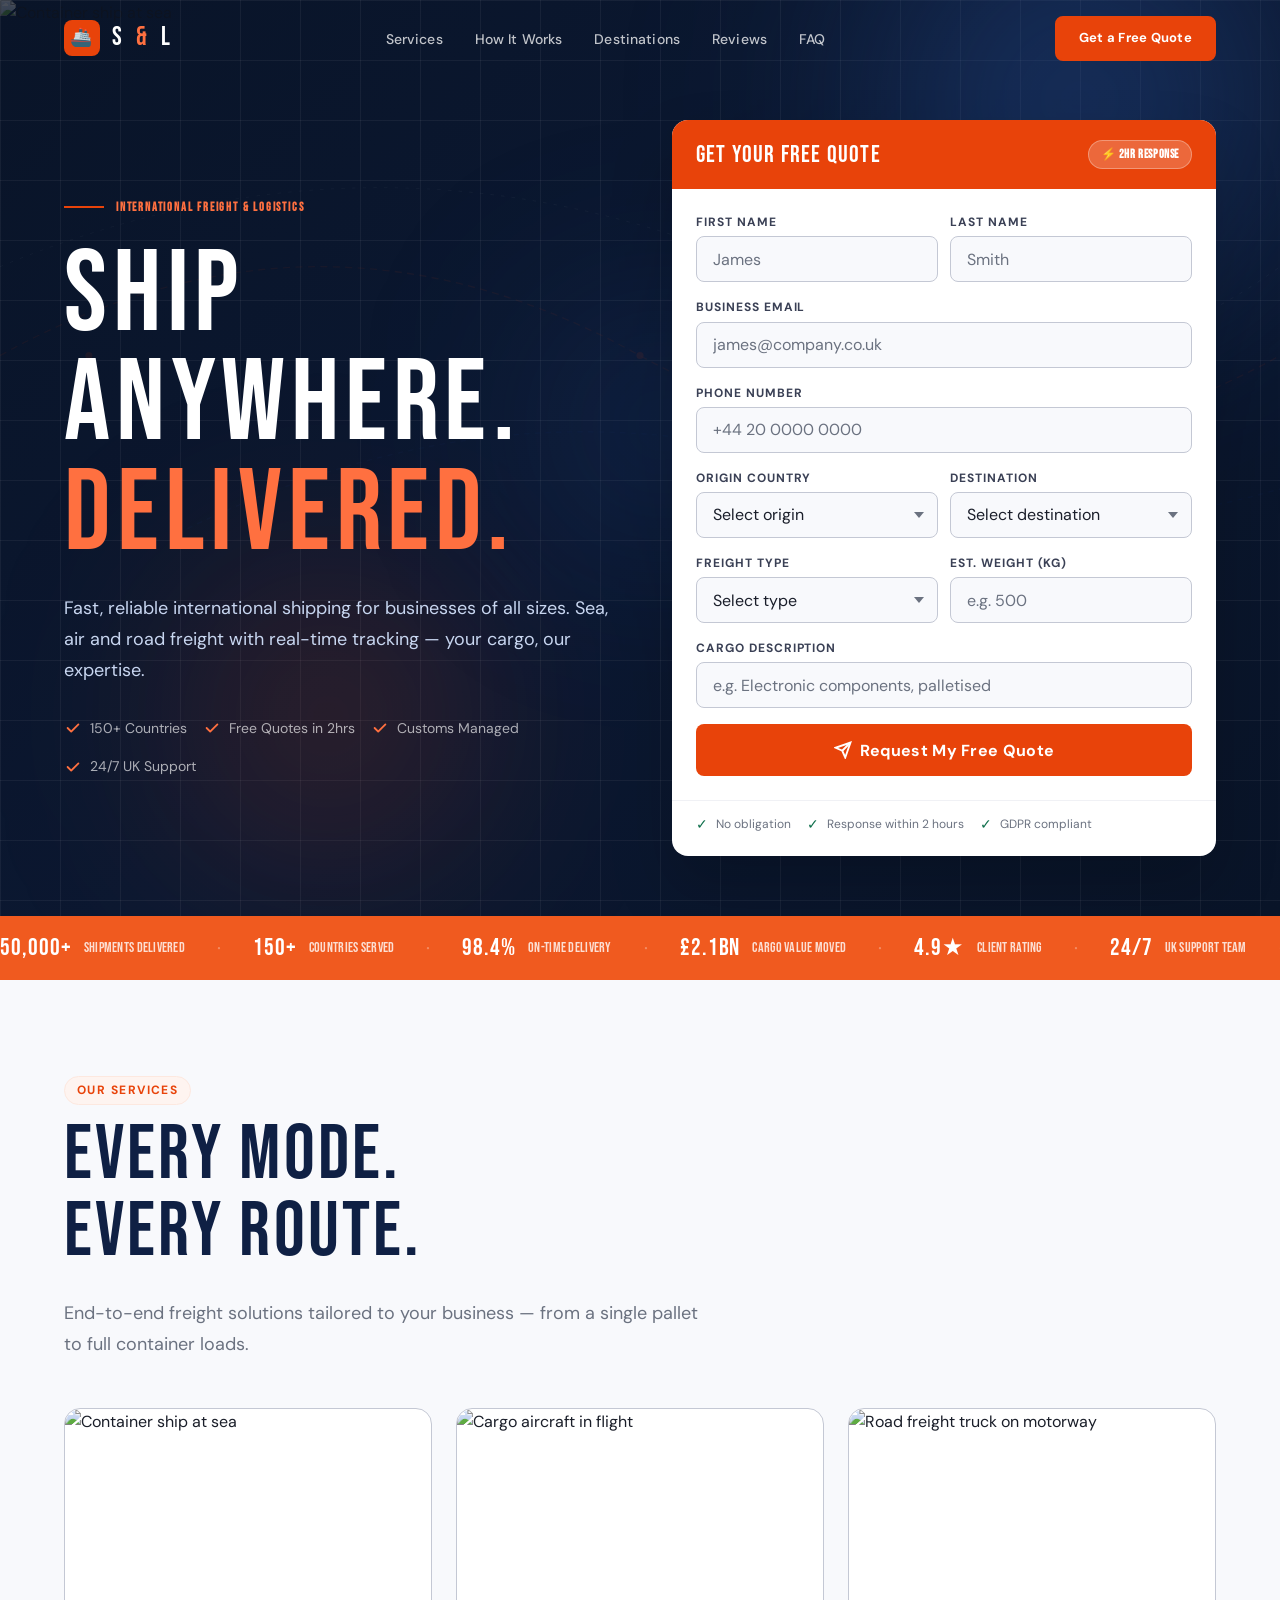
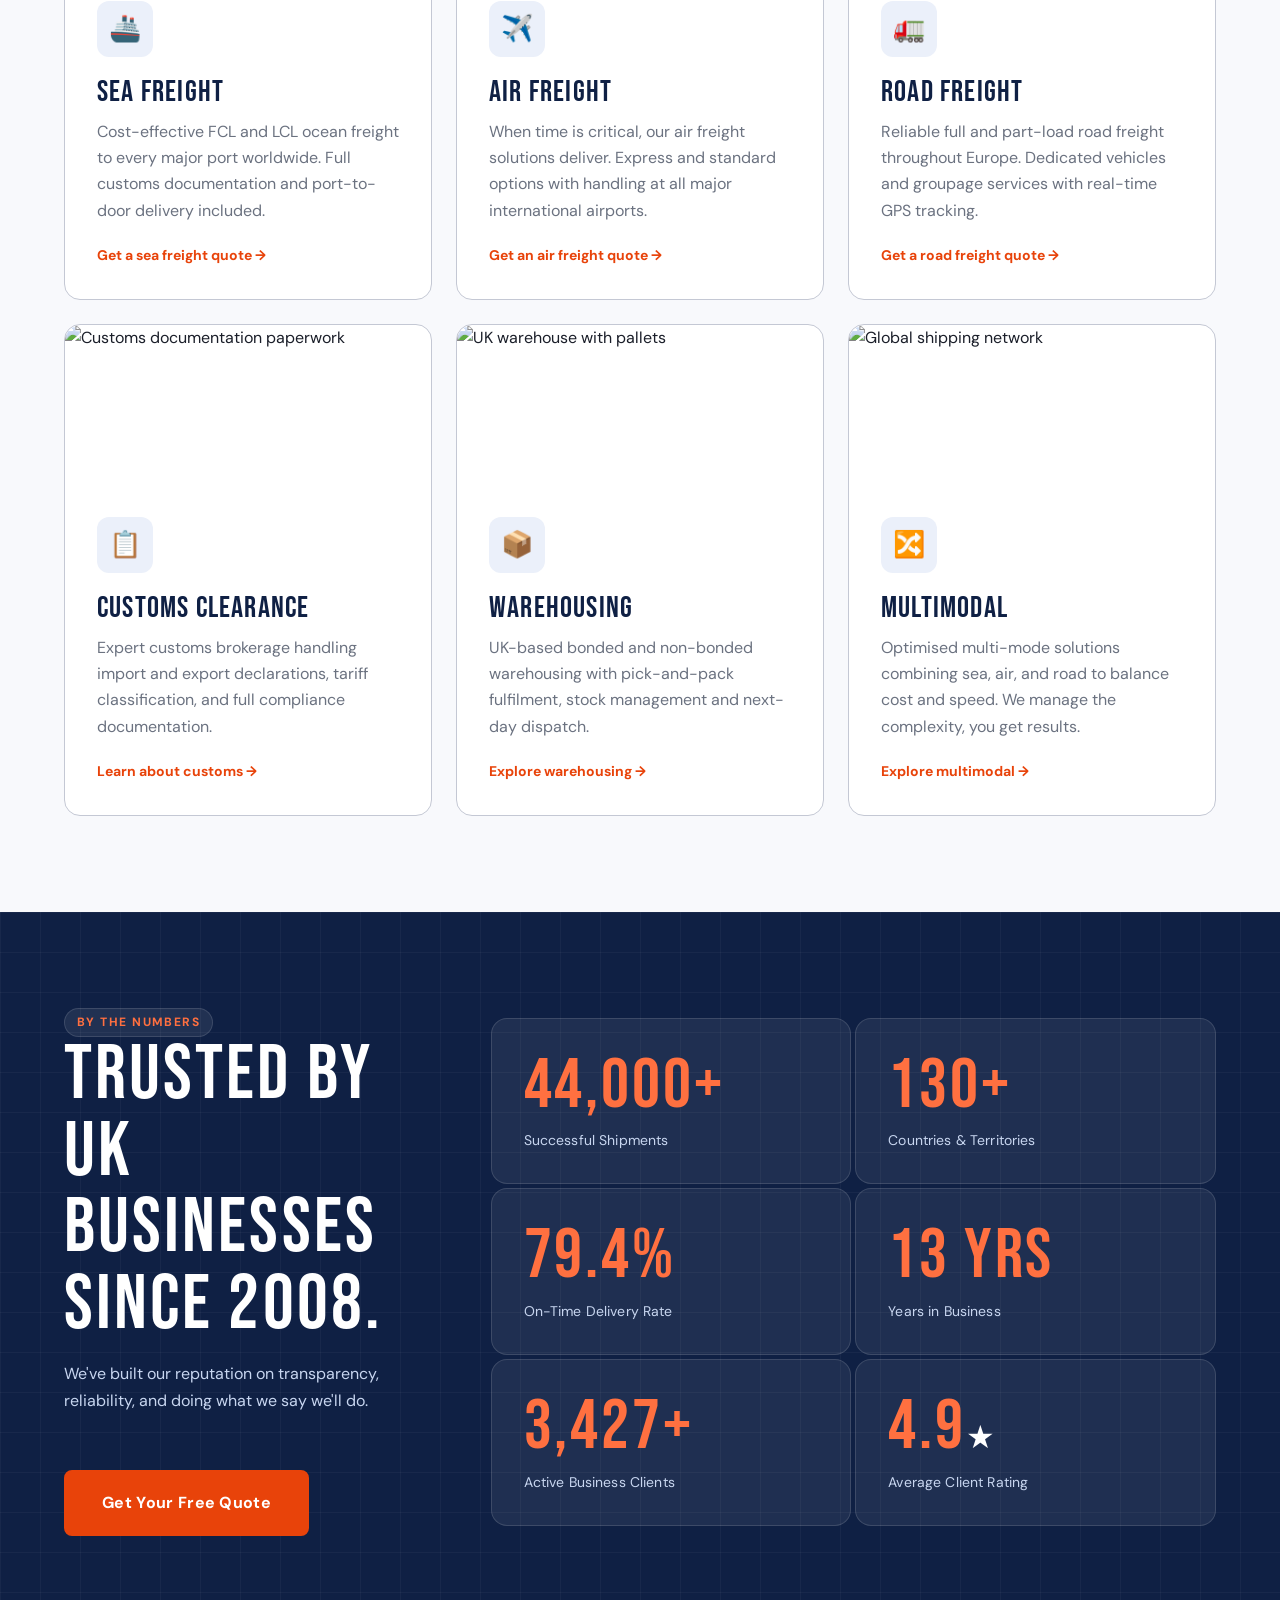
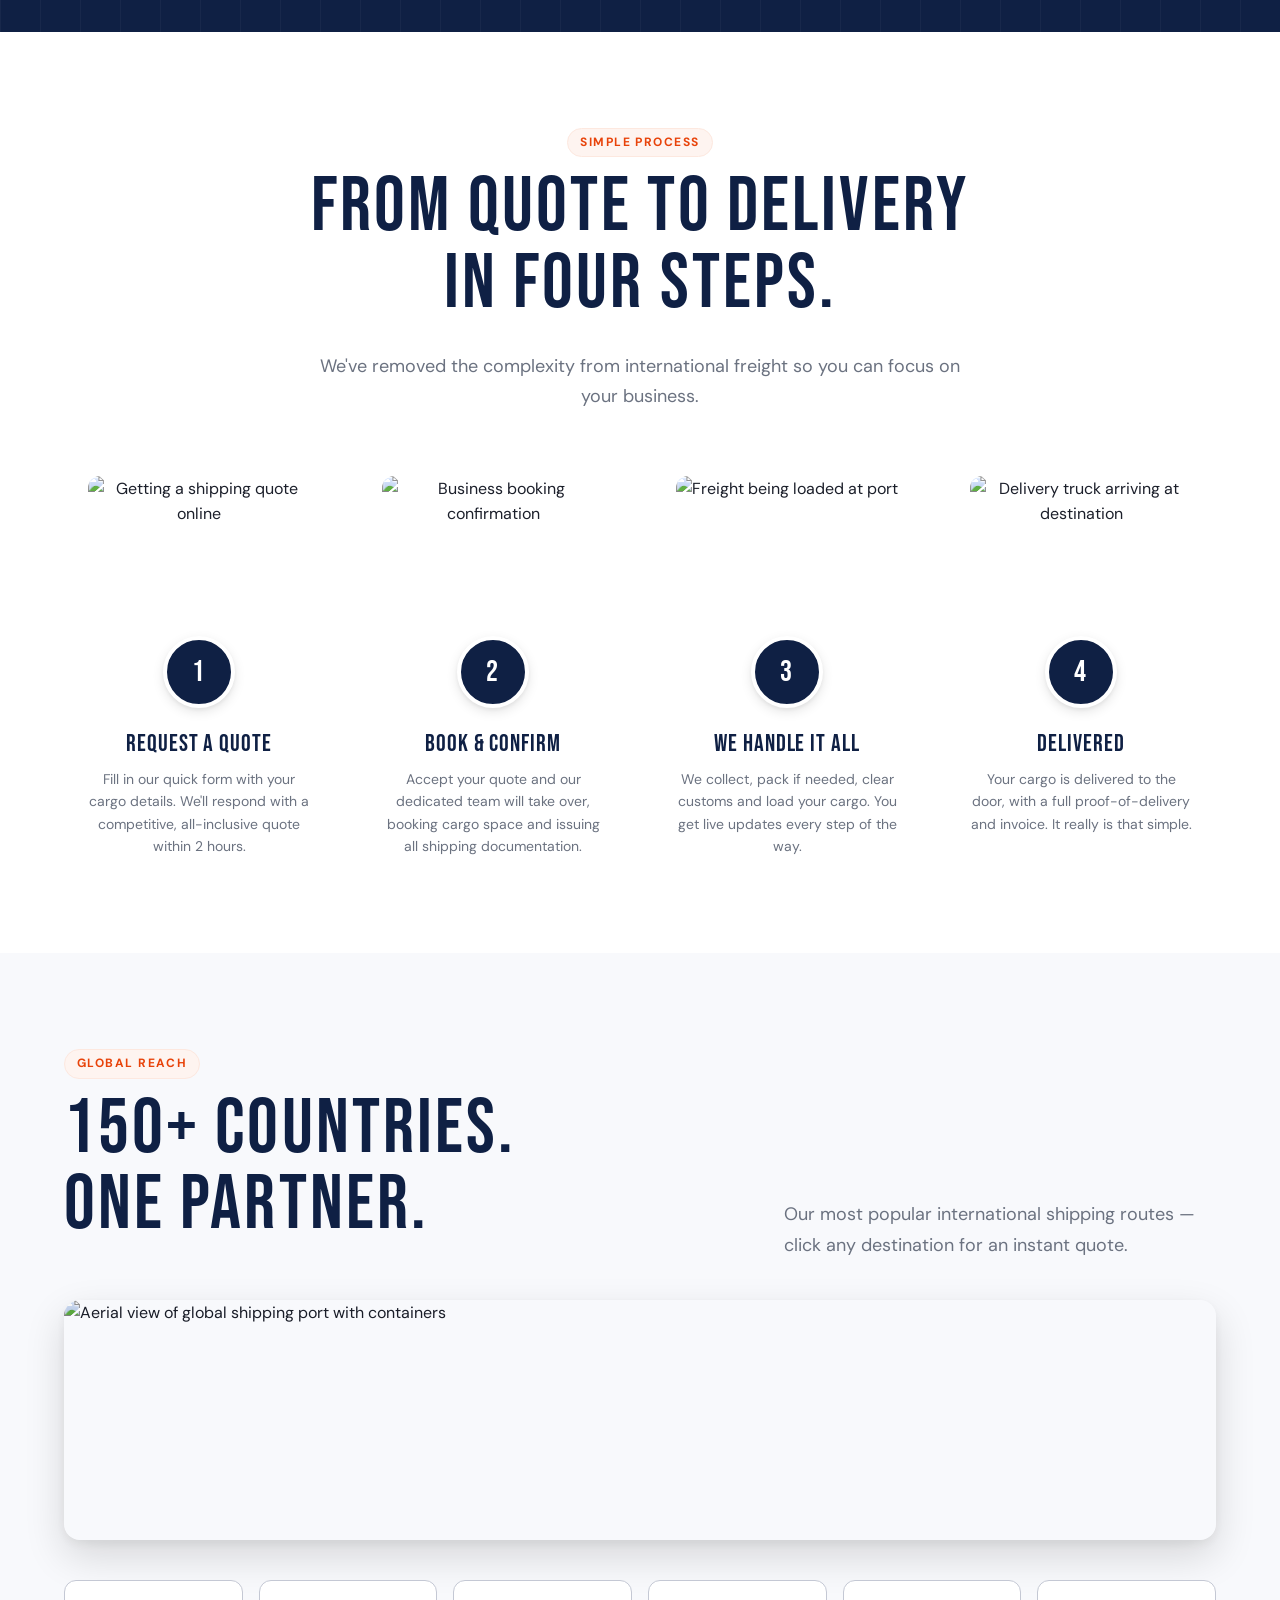
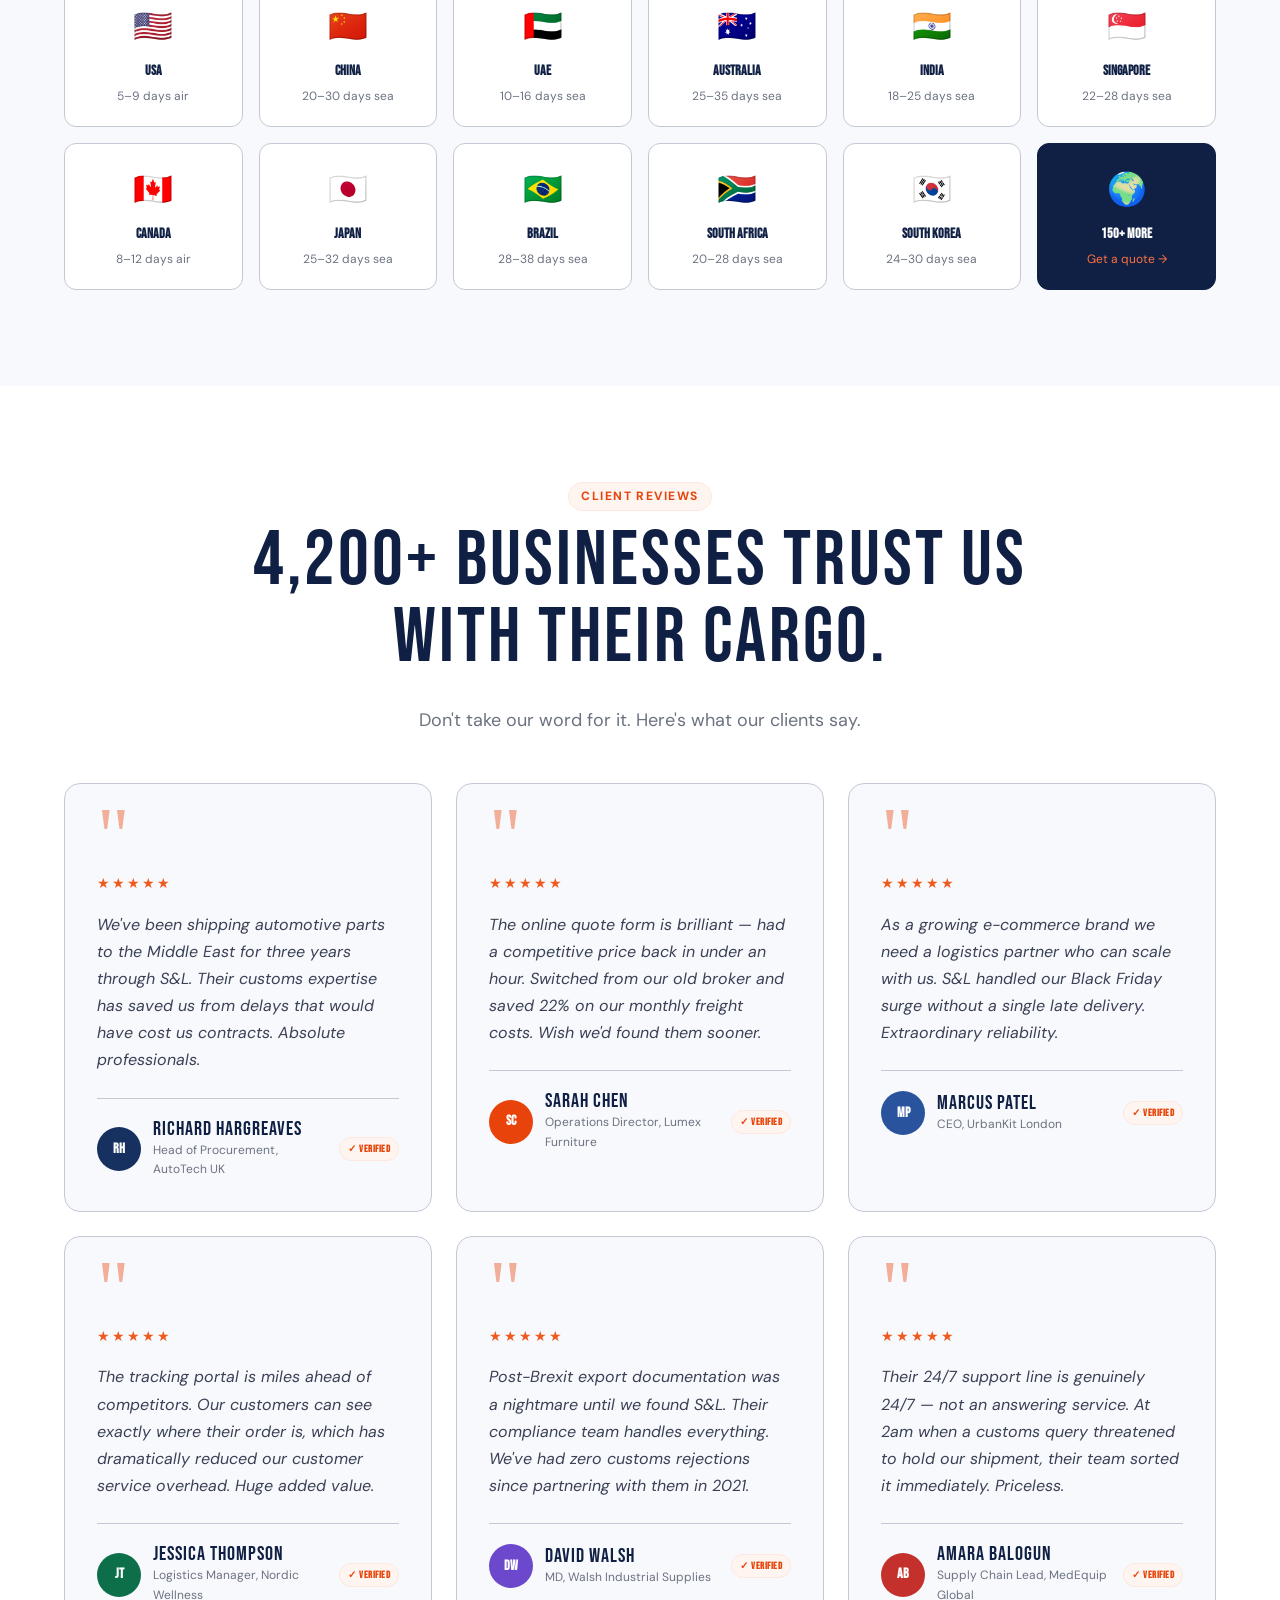
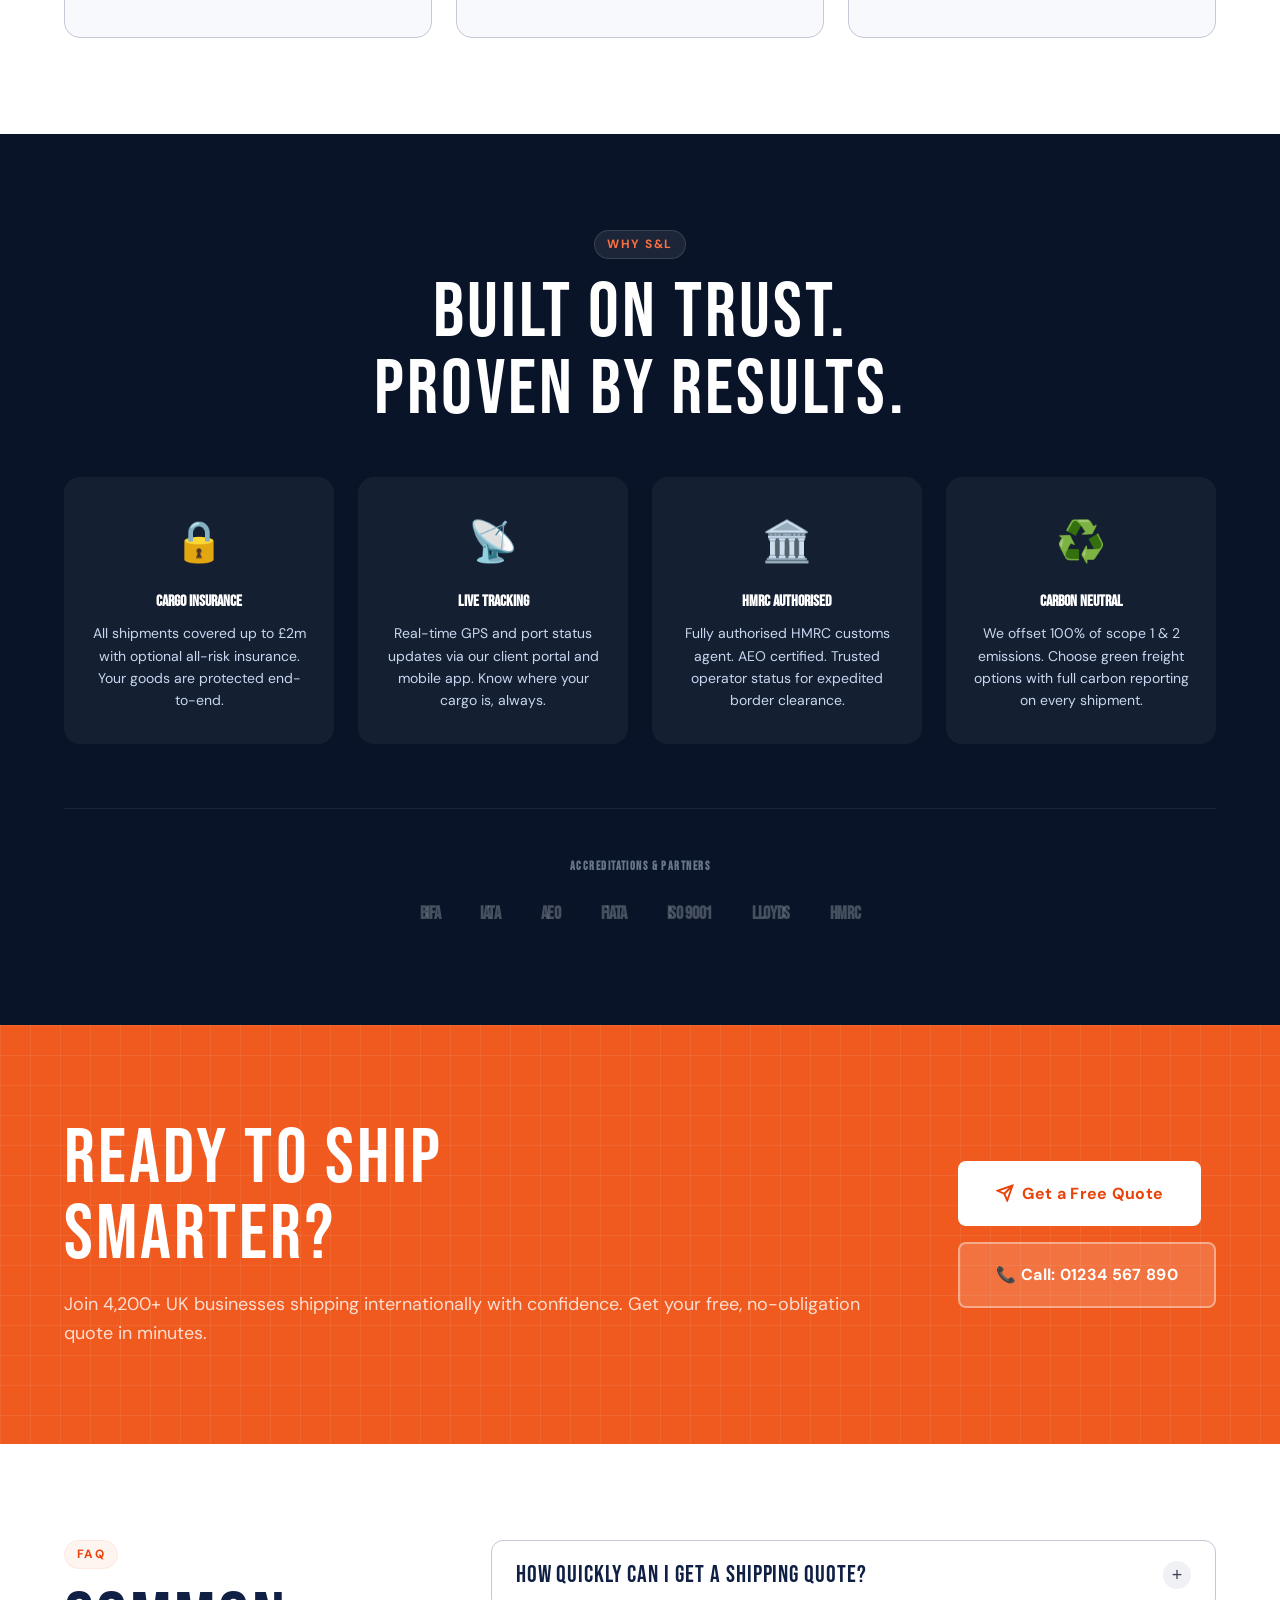
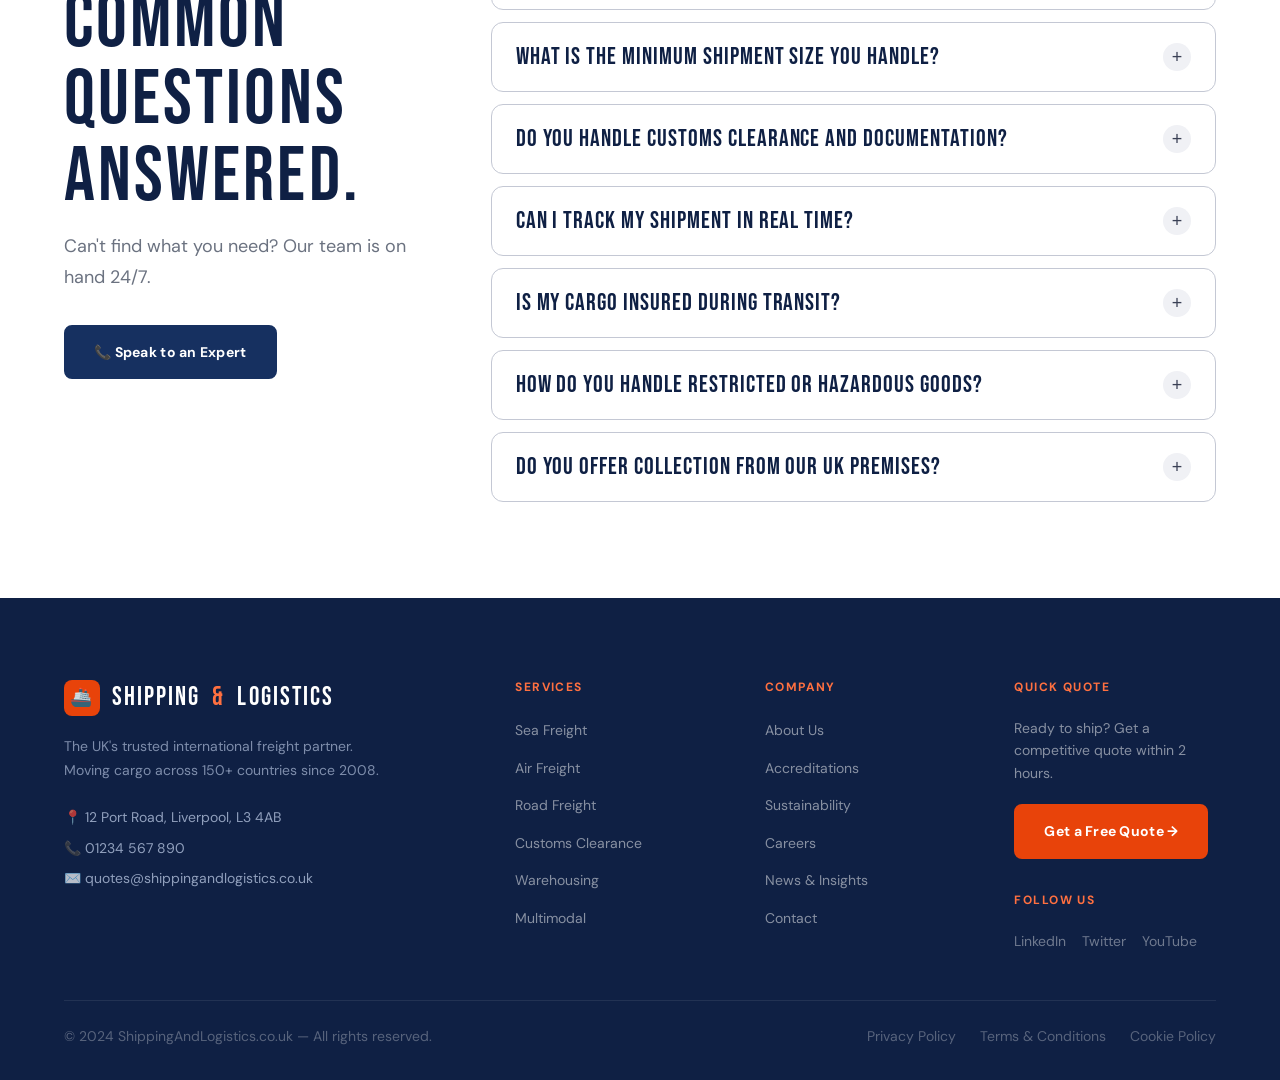
==== index.html @ 96b135e5 "Initial commit: landing page, project structure, README and docs Co-Authored-By: Claude Opus 4.8 <no" ====
<!DOCTYPE html>
<html lang="en" data-theme="light">
<head>
<meta charset="UTF-8">
<meta name="viewport" content="width=device-width, initial-scale=1.0">
<title>ShippingAndLogistics.co.uk — Global Freight & Shipping Solutions</title>
<link rel="preconnect" href="https://fonts.googleapis.com">
<link rel="preconnect" href="https://fonts.gstatic.com" crossorigin>
<link href="https://fonts.googleapis.com/css2?family=Bebas+Neue&family=DM+Sans:ital,opsz,wght@0,9..40,300;0,9..40,400;0,9..40,500;1,9..40,300&display=swap" rel="stylesheet">
<style>
/* ============================================================
   DESIGN TOKENS — Swiss Industrial + Maritime Power
   Philosophy: Swiss/International Typographic x Industrial
   Primary: Deep Navy | Accent: Signal Orange | Neutral: Slate
   ============================================================ */
:root {
  --c-navy-950: #091428;
  --c-navy-900: #0F2044;
  --c-navy-800: #163060;
  --c-navy-700: #1E407C;
  --c-navy-600: #2A539E;
  --c-navy-100: #C8D6F0;
  --c-navy-50:  #EBF0FA;

  --c-orange-600: #E8430A;
  --c-orange-500: #F05A1F;
  --c-orange-400: #FF7040;
  --c-orange-100: #FDE8DF;
  --c-orange-50:  #FEF4F0;

  --c-slate-900: #1A1E2A;
  --c-slate-700: #3A4055;
  --c-slate-500: #6B7280;
  --c-slate-300: #C4C8D4;
  --c-slate-100: #F0F1F5;
  --c-slate-50:  #F8F9FC;

  --c-white: #FFFFFF;
  --c-success: #0D6E4A;

  /* Semantic */
  --color-bg:           var(--c-white);
  --color-bg-secondary: var(--c-slate-50);
  --color-bg-dark:      var(--c-navy-900);
  --color-text:         var(--c-slate-900);
  --color-text-muted:   var(--c-slate-500);
  --color-accent:       var(--c-orange-600);
  --color-accent-hover: var(--c-orange-500);
  --color-primary:      var(--c-navy-800);
  --color-border:       var(--c-slate-300);

  /* Typography */
  --font-display: 'Bebas Neue', Impact, sans-serif;
  --font-body:    'DM Sans', sans-serif;

  /* Type Scale */
  --text-xs:   0.75rem;
  --text-sm:   0.875rem;
  --text-base: 1rem;
  --text-lg:   1.125rem;
  --text-xl:   1.25rem;
  --text-2xl:  1.5rem;
  --text-3xl:  1.875rem;
  --text-4xl:  2.25rem;
  --text-5xl:  3rem;
  --text-6xl:  3.75rem;
  --text-7xl:  4.5rem;

  /* Spacing */
  --space-1: 0.25rem;
  --space-2: 0.5rem;
  --space-3: 0.75rem;
  --space-4: 1rem;
  --space-5: 1.25rem;
  --space-6: 1.5rem;
  --space-8: 2rem;
  --space-10: 2.5rem;
  --space-12: 3rem;
  --space-16: 4rem;
  --space-20: 5rem;
  --space-24: 6rem;

  /* Radius */
  --radius-sm: 4px;
  --radius-md: 8px;
  --radius-lg: 12px;
  --radius-xl: 16px;
  --radius-full: 9999px;

  /* Shadow */
  --shadow-sm:  0 1px 3px rgba(0,0,0,0.08), 0 1px 2px rgba(0,0,0,0.04);
  --shadow-md:  0 4px 12px rgba(0,0,0,0.10), 0 2px 4px rgba(0,0,0,0.06);
  --shadow-lg:  0 16px 40px rgba(0,0,0,0.14), 0 4px 12px rgba(0,0,0,0.06);
  --shadow-xl:  0 32px 64px rgba(0,0,0,0.18);

  /* Motion */
  --dur-fast:   150ms;
  --dur-normal: 250ms;
  --dur-slow:   400ms;
  --ease:       cubic-bezier(0.4, 0, 0.2, 1);
  --ease-out:   cubic-bezier(0, 0, 0.2, 1);

  /* Layout */
  --max-w: 1200px;
  --max-w-text: 680px;
}

/* ============================================================
   RESET & BASE
   ============================================================ */
*, *::before, *::after { box-sizing: border-box; margin: 0; padding: 0; }

html { scroll-behavior: smooth; font-size: 16px; }

body {
  font-family: var(--font-body);
  color: var(--color-text);
  background: var(--color-bg);
  line-height: 1.6;
  -webkit-font-smoothing: antialiased;
}

img { display: block; max-width: 100%; }

a { color: inherit; text-decoration: none; }

/* ============================================================
   UTILITIES
   ============================================================ */
.container {
  width: 100%;
  max-width: var(--max-w);
  margin: 0 auto;
  padding: 0 var(--space-6);
}

.section-pad { padding: var(--space-24) 0; }

.label-tag {
  display: inline-flex;
  align-items: center;
  gap: var(--space-2);
  font-family: var(--font-body);
  font-size: var(--text-xs);
  font-weight: 700;
  letter-spacing: 0.12em;
  text-transform: uppercase;
  color: var(--c-orange-600);
  background: var(--c-orange-50);
  border: 1px solid var(--c-orange-100);
  padding: var(--space-1) var(--space-3);
  border-radius: var(--radius-full);
}

.label-tag--light {
  color: var(--c-orange-400);
  background: rgba(255,255,255,0.08);
  border-color: rgba(255,255,255,0.12);
}

.section-heading {
  font-family: var(--font-display);
  font-size: clamp(var(--text-4xl), 6vw, 5.5rem);
  font-weight: 400;
  line-height: 1.0;
  letter-spacing: 0.04em;
  color: var(--c-navy-900);
  margin-bottom: var(--space-4);
}

.section-heading--light { color: var(--c-white); }

.section-sub {
  font-size: var(--text-lg);
  color: var(--color-text-muted);
  max-width: 54ch;
  line-height: 1.7;
}

.section-sub--light { color: var(--c-navy-100); }

/* Buttons */
.btn {
  display: inline-flex;
  align-items: center;
  gap: var(--space-2);
  font-family: var(--font-body);
  font-size: var(--text-sm);
  font-weight: 700;
  letter-spacing: 0.02em;
  padding: 14px 28px;
  border-radius: var(--radius-md);
  border: 2px solid transparent;
  cursor: pointer;
  transition: all var(--dur-normal) var(--ease);
  white-space: nowrap;
  text-decoration: none;
}

.btn-primary {
  background: var(--c-orange-600);
  color: var(--c-white);
  border-color: var(--c-orange-600);
}
.btn-primary:hover { background: var(--c-orange-500); border-color: var(--c-orange-500); transform: translateY(-1px); box-shadow: 0 8px 24px rgba(232,67,10,0.35); }

.btn-secondary {
  background: transparent;
  color: var(--c-white);
  border-color: rgba(255,255,255,0.3);
}
.btn-secondary:hover { background: rgba(255,255,255,0.1); border-color: rgba(255,255,255,0.6); }

.btn-dark {
  background: var(--c-navy-800);
  color: var(--c-white);
  border-color: var(--c-navy-800);
}
.btn-dark:hover { background: var(--c-navy-700); transform: translateY(-1px); box-shadow: var(--shadow-md); }

.btn-lg { padding: 18px 36px; font-size: var(--text-base); }

/* ============================================================
   NAVIGATION
   ============================================================ */
.nav {
  position: fixed;
  top: 0;
  left: 0;
  right: 0;
  z-index: 100;
  padding: var(--space-4) 0;
  transition: all var(--dur-normal) var(--ease);
}

.nav.scrolled {
  background: rgba(15, 32, 68, 0.95);
  backdrop-filter: blur(12px);
  padding: var(--space-3) 0;
  box-shadow: 0 2px 20px rgba(0,0,0,0.3);
}

.nav-inner {
  display: flex;
  align-items: center;
  justify-content: space-between;
}

.nav-logo {
  display: flex;
  align-items: center;
  gap: var(--space-3);
  font-family: var(--font-display);
  font-weight: 400;
  font-size: 1.6rem;
  color: var(--c-white);
  letter-spacing: 0.08em;
}

.nav-logo-icon {
  width: 36px;
  height: 36px;
  background: var(--c-orange-600);
  border-radius: var(--radius-md);
  display: flex;
  align-items: center;
  justify-content: center;
  font-size: 18px;
}

.nav-logo span { color: var(--c-orange-400); }

.nav-links {
  display: flex;
  align-items: center;
  gap: var(--space-8);
  list-style: none;
}

.nav-links a {
  font-family: var(--font-body);
  font-size: var(--text-sm);
  font-weight: 500;
  color: rgba(255,255,255,0.75);
  transition: color var(--dur-fast) var(--ease);
  letter-spacing: 0.01em;
}
.nav-links a:hover { color: var(--c-white); }

.nav-cta { margin-left: var(--space-4); }

.nav-mobile-toggle {
  display: none;
  background: none;
  border: none;
  cursor: pointer;
  padding: var(--space-2);
  flex-direction: column;
  gap: 5px;
}

.nav-mobile-toggle span {
  display: block;
  width: 24px;
  height: 2px;
  background: var(--c-white);
  transition: all var(--dur-normal) var(--ease);
}

.nav-mobile-menu {
  display: none;
  position: fixed;
  top: 0;
  left: 0;
  right: 0;
  bottom: 0;
  background: var(--c-navy-900);
  z-index: 99;
  flex-direction: column;
  align-items: center;
  justify-content: center;
  gap: var(--space-8);
}

.nav-mobile-menu.open { display: flex; }
.nav-mobile-menu a { font-family: var(--font-display); font-size: 5rem; font-weight: 400; color: var(--c-white); letter-spacing: 0.06em; line-height: 1.0; }
.nav-mobile-menu a:hover { color: var(--c-orange-400); }

.nav-mobile-close {
  position: absolute;
  top: var(--space-6);
  right: var(--space-6);
  background: none;
  border: none;
  color: var(--c-white);
  font-size: var(--text-2xl);
  cursor: pointer;
  font-family: var(--font-display);
}

/* ============================================================
   HERO SECTION
   ============================================================ */
.hero {
  position: relative;
  min-height: 100vh;
  background: var(--c-navy-950);
  overflow: hidden;
  display: flex;
  flex-direction: column;
  justify-content: center;
}

/* Real photo background */
.hero-photo {
  position: absolute;
  inset: 0;
  z-index: 0;
}

.hero-photo img {
  width: 100%;
  height: 100%;
  object-fit: cover;
  object-position: center 40%;
  display: block;
  /* Deep navy colour-grade: multiply the image heavily toward navy */
  filter: brightness(0.55) saturate(0.8);
}

/* Additional navy colour wash on top of the photo */
.hero-photo::after {
  content: '';
  position: absolute;
  inset: 0;
  background:
    linear-gradient(
      135deg,
      rgba(9, 20, 40, 0.52) 0%,
      rgba(15, 32, 68, 0.35) 50%,
      rgba(9, 20, 40, 0.50) 100%
    );
}

/* Grid overlay — sits above photo */
.hero-grid {
  position: absolute;
  inset: 0;
  z-index: 1;
  background-image:
    linear-gradient(rgba(255,255,255,0.055) 1px, transparent 1px),
    linear-gradient(90deg, rgba(255,255,255,0.055) 1px, transparent 1px);
  background-size: 60px 60px;
  pointer-events: none;
}

/* Animated gradient orbs — above photo, below content */
.hero-orb {
  position: absolute;
  border-radius: 50%;
  filter: blur(100px);
  pointer-events: none;
  z-index: 2;
}

.hero-orb-1 {
  width: 600px;
  height: 600px;
  background: radial-gradient(circle, rgba(42,83,158,0.55) 0%, transparent 70%);
  top: -200px;
  right: -100px;
  animation: orbFloat 8s ease-in-out infinite;
}

.hero-orb-2 {
  width: 400px;
  height: 400px;
  background: radial-gradient(circle, rgba(232,67,10,0.30) 0%, transparent 70%);
  bottom: 0;
  left: 10%;
  animation: orbFloat 10s ease-in-out infinite reverse;
}

.hero-orb-3 {
  width: 300px;
  height: 300px;
  background: radial-gradient(circle, rgba(42,83,158,0.38) 0%, transparent 70%);
  top: 30%;
  left: 40%;
  animation: orbFloat 12s ease-in-out infinite;
}

@keyframes orbFloat {
  0%, 100% { transform: translate(0, 0) scale(1); }
  33% { transform: translate(30px, -20px) scale(1.05); }
  66% { transform: translate(-20px, 30px) scale(0.95); }
}

/* Route lines decoration */
.hero-route-lines {
  position: absolute;
  inset: 0;
  pointer-events: none;
  opacity: 0.12;
  z-index: 2;
}

.hero-content {
  position: relative;
  z-index: 3;
  padding: 120px 0 60px;
}

.hero-grid-layout {
  display: grid;
  grid-template-columns: 1fr 1fr;
  gap: var(--space-16);
  align-items: center;
}

.hero-eyebrow {
  display: flex;
  align-items: center;
  gap: var(--space-3);
  margin-bottom: var(--space-6);
}

.hero-eyebrow-line {
  width: 40px;
  height: 2px;
  background: var(--c-orange-600);
}

.hero-eyebrow-text {
  font-family: var(--font-display);
  font-size: var(--text-xs);
  font-weight: 700;
  letter-spacing: 0.15em;
  text-transform: uppercase;
  color: var(--c-orange-400);
}

.hero-title {
  font-family: var(--font-display);
  font-size: clamp(4rem, 9vw, 8rem);
  font-weight: 400;
  line-height: 0.95;
  letter-spacing: 0.05em;
  color: var(--c-white);
  margin-bottom: var(--space-6);
}

.hero-title em {
  font-style: normal;
  color: var(--c-orange-400);
  display: block;
}

.hero-title em {
  font-style: normal;
  color: var(--c-orange-400);
  display: block;
}

.hero-body {
  font-size: var(--text-lg);
  color: var(--c-navy-100);
  line-height: 1.7;
  margin-bottom: var(--space-8);
  max-width: 46ch;
}

.hero-trust-badges {
  display: flex;
  flex-wrap: wrap;
  gap: var(--space-4);
}

.trust-badge {
  display: flex;
  align-items: center;
  gap: var(--space-2);
  font-size: var(--text-sm);
  color: rgba(255,255,255,0.65);
  font-weight: 400;
}

.trust-badge-icon {
  width: 18px;
  height: 18px;
  color: var(--c-orange-400);
  flex-shrink: 0;
}

/* ============================================================
   QUOTE FORM CARD
   ============================================================ */
.quote-card {
  background: var(--c-white);
  border-radius: var(--radius-xl);
  box-shadow: var(--shadow-xl);
  overflow: hidden;
  position: relative;
}

.quote-card-header {
  background: var(--c-orange-600);
  padding: var(--space-5) var(--space-6);
  display: flex;
  align-items: center;
  justify-content: space-between;
}

.quote-card-title {
  font-family: var(--font-display);
  font-size: var(--text-2xl);
  font-weight: 400;
  color: var(--c-white);
  letter-spacing: 0.05em;
  line-height: 1.0;
}

.quote-card-badge {
  background: rgba(255,255,255,0.2);
  border: 1px solid rgba(255,255,255,0.3);
  color: var(--c-white);
  font-family: var(--font-display);
  font-size: var(--text-xs);
  font-weight: 700;
  letter-spacing: 0.05em;
  padding: 4px 12px;
  border-radius: var(--radius-full);
}

.quote-form {
  padding: var(--space-6);
  display: grid;
  gap: var(--space-4);
}

.form-row { display: grid; grid-template-columns: 1fr 1fr; gap: var(--space-3); }

.form-group {
  display: flex;
  flex-direction: column;
  gap: var(--space-1);
}

.form-group.full { grid-column: 1 / -1; }

.form-label {
  font-family: var(--font-body);
  font-size: var(--text-xs);
  font-weight: 700;
  letter-spacing: 0.08em;
  text-transform: uppercase;
  color: var(--c-slate-700);
}

.form-input, .form-select {
  width: 100%;
  height: 46px;
  padding: 0 var(--space-4);
  background: var(--c-slate-50);
  border: 1.5px solid var(--c-slate-300);
  border-radius: var(--radius-md);
  font-family: var(--font-body);
  font-size: var(--text-base);
  color: var(--c-slate-900);
  transition: border-color var(--dur-fast) var(--ease), box-shadow var(--dur-fast) var(--ease);
  appearance: none;
  -webkit-appearance: none;
}

.form-select-wrap {
  position: relative;
}

.form-select-wrap::after {
  content: '';
  position: absolute;
  right: 14px;
  top: 50%;
  transform: translateY(-50%);
  width: 0;
  height: 0;
  border-left: 5px solid transparent;
  border-right: 5px solid transparent;
  border-top: 6px solid var(--c-slate-500);
  pointer-events: none;
}

.form-input:focus, .form-select:focus {
  outline: none;
  border-color: var(--c-navy-600);
  box-shadow: 0 0 0 3px rgba(26,58,130,0.12);
  background: var(--c-white);
}

.form-input::placeholder { color: var(--c-slate-500); }

.quote-submit {
  width: 100%;
  height: 52px;
  background: var(--c-orange-600);
  color: var(--c-white);
  border: none;
  border-radius: var(--radius-md);
  font-family: var(--font-body);
  font-size: var(--text-base);
  font-weight: 700;
  letter-spacing: 0.02em;
  cursor: pointer;
  transition: all var(--dur-normal) var(--ease);
  display: flex;
  align-items: center;
  justify-content: center;
  gap: var(--space-2);
}

.quote-submit:hover {
  background: var(--c-orange-500);
  transform: translateY(-1px);
  box-shadow: 0 8px 28px rgba(232,67,10,0.4);
}

.quote-submit:active { transform: translateY(0); }

.quote-footer {
  padding: var(--space-3) var(--space-6) var(--space-5);
  display: flex;
  align-items: center;
  gap: var(--space-4);
  border-top: 1px solid var(--c-slate-100);
}

.quote-footer-item {
  display: flex;
  align-items: center;
  gap: var(--space-2);
  font-size: var(--text-xs);
  color: var(--c-slate-500);
}

.quote-footer-icon { color: var(--c-success); font-size: 14px; }

/* ============================================================
   STATS TICKER
   ============================================================ */
.stats-ticker {
  background: var(--c-orange-500);
  padding: var(--space-4) 0;
  overflow: hidden;
  position: relative;
}

.ticker-track {
  display: flex;
  gap: var(--space-16);
  animation: tickerScroll 30s linear infinite;
  width: max-content;
}

.ticker-item {
  display: flex;
  align-items: center;
  gap: var(--space-8);
  white-space: nowrap;
}

.ticker-stat {
  display: flex;
  align-items: center;
  gap: var(--space-3);
  font-family: var(--font-display);
  font-weight: 400;
  color: var(--c-white);
  letter-spacing: 0.05em;
}

.ticker-num {
  font-size: var(--text-2xl);
  letter-spacing: 0.04em;
  line-height: 1.0;
}

.ticker-label {
  font-size: var(--text-sm);
  font-weight: 400;
  opacity: 0.8;
  letter-spacing: 0.02em;
}

.ticker-sep {
  color: rgba(255,255,255,0.3);
  font-size: var(--text-xl);
}

@keyframes tickerScroll {
  0% { transform: translateX(0); }
  100% { transform: translateX(-50%); }
}

/* ============================================================
   SERVICES SECTION
   ============================================================ */
.services { background: var(--c-slate-50); }

.services-header {
  display: flex;
  flex-direction: column;
  align-items: flex-start;
  gap: var(--space-3);
  margin-bottom: var(--space-12);
}

.services-grid {
  display: grid;
  grid-template-columns: repeat(3, 1fr);
  gap: var(--space-6);
}

.service-card {
  background: var(--c-white);
  border: 1px solid var(--c-slate-300);
  border-radius: var(--radius-xl);
  padding: var(--space-8);
  transition: all var(--dur-normal) var(--ease);
  position: relative;
  overflow: hidden;
}

.service-card::before {
  content: '';
  position: absolute;
  top: 0;
  left: 0;
  right: 0;
  height: 3px;
  background: var(--c-orange-600);
  transform: scaleX(0);
  transform-origin: left;
  transition: transform var(--dur-normal) var(--ease);
}

/* Service card top image */
.service-card-img-wrap {
  width: calc(100% + var(--space-8) * 2);
  margin: calc(var(--space-8) * -1) calc(var(--space-8) * -1) var(--space-6);
  height: 168px;
  overflow: hidden;
  border-radius: var(--radius-xl) var(--radius-xl) 0 0;
  flex-shrink: 0;
}

.service-card-img-wrap img {
  width: 100%;
  height: 100%;
  object-fit: cover;
  display: block;
  filter: saturate(0.9) brightness(1.0);
  transition: transform 0.6s var(--ease), filter 0.4s var(--ease);
}

.service-card:hover .service-card-img-wrap img {
  transform: scale(1.06);
  filter: saturate(1.0) brightness(1.0);
}

/* legacy single-img class kept for compat */
.service-card-img {
  display: none;
}

.service-card:hover {
  transform: translateY(-4px);
  box-shadow: var(--shadow-lg);
  border-color: var(--c-navy-100);
}

.service-card:hover::before { transform: scaleX(1); }

.service-icon {
  width: 56px;
  height: 56px;
  background: var(--c-navy-50);
  border-radius: var(--radius-lg);
  display: flex;
  align-items: center;
  justify-content: center;
  margin-bottom: var(--space-5);
  font-size: 26px;
  transition: background var(--dur-normal) var(--ease);
}

.service-card:hover .service-icon {
  background: var(--c-orange-50);
}

.service-title {
  font-family: var(--font-display);
  font-size: var(--text-3xl);
  font-weight: 400;
  color: var(--c-navy-900);
  margin-bottom: var(--space-3);
  letter-spacing: 0.04em;
  line-height: 1.0;
}

.service-desc {
  font-size: var(--text-base);
  color: var(--color-text-muted);
  line-height: 1.65;
  margin-bottom: var(--space-5);
}

.service-link {
  font-family: var(--font-body);
  font-size: var(--text-sm);
  font-weight: 700;
  color: var(--c-orange-600);
  display: flex;
  align-items: center;
  gap: var(--space-2);
  transition: gap var(--dur-fast) var(--ease);
}

.service-link:hover { gap: var(--space-3); }

/* ============================================================
   STATS COUNTER SECTION
   ============================================================ */
.stats-section {
  background: var(--c-navy-900);
  position: relative;
  overflow: hidden;
}

/* Real photo background for stats */
.stats-section::after {
  content: '';
  position: absolute;
  inset: 0;
  background:
    url('https://images.unsplash.com/photo-1578575437130-527eed3abbec?w=1600&q=75&auto=format&fit=crop') center/cover no-repeat;
  filter: brightness(0.32) saturate(0.7);
  z-index: 0;
}

.stats-section::before {
  content: '';
  position: absolute;
  inset: 0;
  background-image:
    linear-gradient(rgba(255,255,255,0.04) 1px, transparent 1px),
    linear-gradient(90deg, rgba(255,255,255,0.04) 1px, transparent 1px);
  background-size: 40px 40px;
  z-index: 1;
}

.stats-section .container { position: relative; z-index: 2; }

.stats-layout {
  display: grid;
  grid-template-columns: 1fr 2fr;
  gap: var(--space-16);
  align-items: center;
}

.stats-left .section-sub--light {
  font-size: var(--text-base);
  margin-bottom: var(--space-8);
}

.stats-grid {
  display: grid;
  grid-template-columns: repeat(2, 1fr);
  gap: var(--space-1);
}

.stat-block {
  background: rgba(255,255,255,0.07);
  border: 1px solid rgba(255,255,255,0.13);
  padding: var(--space-8);
  border-radius: var(--radius-xl);
  transition: background var(--dur-normal) var(--ease);
}

.stat-block:hover { background: rgba(255,255,255,0.12); }

.stat-num {
  font-family: var(--font-display);
  font-size: clamp(3rem, 5.5vw, 5rem);
  font-weight: 400;
  color: var(--c-white);
  letter-spacing: 0.04em;
  line-height: 1.0;
  margin-bottom: var(--space-2);
}

.stat-num span { color: var(--c-orange-400); }

.stat-label {
  font-size: var(--text-sm);
  color: var(--c-navy-100);
  font-weight: 400;
  letter-spacing: 0.01em;
}

/* ============================================================
   HOW IT WORKS
   ============================================================ */
.how-it-works { background: var(--c-white); }

.how-header {
  text-align: center;
  margin-bottom: var(--space-16);
  display: flex;
  flex-direction: column;
  align-items: center;
  gap: var(--space-3);
}

.steps-grid {
  display: grid;
  grid-template-columns: repeat(4, 1fr);
  gap: var(--space-6);
  position: relative;
}

.steps-grid::before {
  display: none;
}

.step {
  display: flex;
  flex-direction: column;
  align-items: center;
  text-align: center;
  padding: 0 var(--space-6);
  position: relative;
  z-index: 1;
}

.step-num {
  width: 72px;
  height: 72px;
  border-radius: 50%;
  background: var(--c-navy-900);
  color: var(--c-white);
  font-family: var(--font-display);
  font-size: var(--text-3xl);
  font-weight: 400;
  letter-spacing: 0.04em;
  display: flex;
  align-items: center;
  justify-content: center;
  margin-bottom: var(--space-6);
  border: 4px solid var(--c-white);
  box-shadow: var(--shadow-md);
  transition: all var(--dur-normal) var(--ease);
}

.step:hover .step-num {
  background: var(--c-orange-600);
  transform: scale(1.1);
}

.step-title {
  font-family: var(--font-display);
  font-size: var(--text-2xl);
  font-weight: 400;
  color: var(--c-navy-900);
  margin-bottom: var(--space-3);
  letter-spacing: 0.04em;
  line-height: 1.0;
}

.step-desc {
  font-size: var(--text-sm);
  color: var(--color-text-muted);
  line-height: 1.6;
}

/* Step image */
.step-img-wrap {
  width: 100%;
  height: 140px;
  border-radius: var(--radius-lg);
  overflow: hidden;
  margin-bottom: var(--space-5);
}

.step-img-wrap img {
  width: 100%;
  height: 100%;
  object-fit: cover;
  display: block;
  filter: saturate(0.9) brightness(1.02);
  transition: transform 0.5s var(--ease), filter 0.4s var(--ease);
}

.step:hover .step-img-wrap img {
  transform: scale(1.05);
  filter: saturate(1.0) brightness(1.0);
}

/* ============================================================
   DESTINATIONS
   ============================================================ */
.destinations { background: var(--c-slate-50); }

.destinations-header {
  display: flex;
  justify-content: space-between;
  align-items: flex-end;
  margin-bottom: var(--space-10);
  gap: var(--space-8);
}

/* Destinations photo strip */
.dest-photo-strip {
  width: 100%;
  height: 240px;
  object-fit: cover;
  object-position: center 55%;
  border-radius: var(--radius-xl);
  margin-bottom: var(--space-10);
  display: block;
  box-shadow: var(--shadow-lg);
  filter: saturate(0.92) brightness(0.97);
}

.dest-grid {
  display: grid;
  grid-template-columns: repeat(6, 1fr);
  gap: var(--space-4);
}

.dest-card {
  background: var(--c-white);
  border: 1px solid var(--c-slate-300);
  border-radius: var(--radius-lg);
  padding: var(--space-5) var(--space-4);
  text-align: center;
  cursor: pointer;
  transition: all var(--dur-normal) var(--ease);
}

.dest-card:hover {
  background: var(--c-navy-900);
  border-color: var(--c-navy-900);
  transform: translateY(-3px);
  box-shadow: var(--shadow-md);
}

.dest-card:hover .dest-name { color: var(--c-white); }
.dest-card:hover .dest-time { color: var(--c-orange-400); }
.dest-card:hover .dest-flag { transform: scale(1.2); }

.dest-flag {
  font-size: 32px;
  margin-bottom: var(--space-2);
  display: block;
  transition: transform var(--dur-normal) var(--ease);
}

.dest-name {
  font-family: var(--font-display);
  font-size: var(--text-sm);
  font-weight: 700;
  color: var(--c-navy-900);
  margin-bottom: var(--space-1);
  transition: color var(--dur-fast) var(--ease);
}

.dest-time {
  font-size: var(--text-xs);
  color: var(--color-text-muted);
  transition: color var(--dur-fast) var(--ease);
}

/* ============================================================
   TESTIMONIALS
   ============================================================ */
.testimonials { background: var(--c-white); }

.testimonials-header {
  text-align: center;
  margin-bottom: var(--space-12);
  display: flex;
  flex-direction: column;
  align-items: center;
  gap: var(--space-3);
}

.testimonials-grid {
  display: grid;
  grid-template-columns: repeat(3, 1fr);
  gap: var(--space-6);
}

.testimonial-card {
  background: var(--c-slate-50);
  border: 1px solid var(--c-slate-300);
  border-radius: var(--radius-xl);
  padding: var(--space-8);
  position: relative;
  transition: all var(--dur-normal) var(--ease);
}

.testimonial-card:hover {
  background: var(--c-white);
  box-shadow: var(--shadow-lg);
  transform: translateY(-4px);
}

.testimonial-quote-mark {
  font-family: Georgia, serif;
  font-size: 5rem;
  line-height: 0.5;
  color: var(--c-orange-600);
  margin-bottom: var(--space-4);
  display: block;
  opacity: 0.4;
}

.testimonial-stars {
  color: var(--c-orange-500);
  font-size: var(--text-sm);
  letter-spacing: 2px;
  margin-bottom: var(--space-4);
}

.testimonial-text {
  font-size: var(--text-base);
  color: var(--c-slate-700);
  line-height: 1.7;
  margin-bottom: var(--space-6);
  font-style: italic;
}

.testimonial-author {
  display: flex;
  align-items: center;
  gap: var(--space-3);
  padding-top: var(--space-5);
  border-top: 1px solid var(--c-slate-300);
}

.testimonial-avatar {
  width: 44px;
  height: 44px;
  border-radius: 50%;
  background: var(--c-navy-800);
  display: flex;
  align-items: center;
  justify-content: center;
  font-family: var(--font-display);
  font-weight: 700;
  color: var(--c-white);
  font-size: var(--text-sm);
  flex-shrink: 0;
}

.testimonial-name {
  font-family: var(--font-display);
  font-size: var(--text-xl);
  font-weight: 400;
  color: var(--c-navy-900);
  margin-bottom: 2px;
  letter-spacing: 0.05em;
  line-height: 1.0;
}

.testimonial-role {
  font-size: var(--text-xs);
  color: var(--color-text-muted);
}

.testimonial-verified {
  margin-left: auto;
  background: var(--c-orange-50);
  border: 1px solid var(--c-orange-100);
  color: var(--c-orange-600);
  font-family: var(--font-display);
  font-size: 10px;
  font-weight: 700;
  letter-spacing: 0.05em;
  padding: 3px 8px;
  border-radius: var(--radius-full);
  white-space: nowrap;
}

/* ============================================================
   TRUST SECTION
   ============================================================ */
.trust-section {
  background: var(--c-navy-950);
  position: relative;
  overflow: hidden;
}

/* Subtle port image behind trust section */
.trust-section::before {
  content: '';
  position: absolute;
  inset: 0;
  background: url('https://images.unsplash.com/photo-1586528116311-ad8dd3c8310d?w=1400&q=70&auto=format&fit=crop') center/cover no-repeat;
  filter: brightness(0.22) saturate(0.6);
  z-index: 0;
}

.trust-section .container { position: relative; z-index: 1; }

.trust-grid {
  display: grid;
  grid-template-columns: repeat(4, 1fr);
  gap: var(--space-6);
  margin-bottom: var(--space-16);
}

.trust-item {
  text-align: center;
  padding: var(--space-8) var(--space-6);
  background: rgba(255,255,255,0.05);
  border-radius: var(--radius-xl);
  transition: background var(--dur-normal) var(--ease);
}

.trust-item:hover { background: rgba(255,255,255,0.09); }

.trust-icon {
  font-size: 2.5rem;
  margin-bottom: var(--space-4);
  display: block;
}

.trust-title {
  font-family: var(--font-display);
  font-size: var(--text-base);
  font-weight: 700;
  color: var(--c-white);
  margin-bottom: var(--space-2);
}

.trust-desc {
  font-size: var(--text-sm);
  color: var(--c-navy-100);
  line-height: 1.6;
}

.partner-logos {
  border-top: 1px solid rgba(255,255,255,0.08);
  padding-top: var(--space-12);
  text-align: center;
}

.partner-logos-label {
  font-family: var(--font-display);
  font-size: var(--text-xs);
  font-weight: 700;
  letter-spacing: 0.12em;
  text-transform: uppercase;
  color: var(--c-navy-100);
  opacity: 0.5;
  margin-bottom: var(--space-6);
}

.partner-logos-row {
  display: flex;
  align-items: center;
  justify-content: center;
  flex-wrap: wrap;
  gap: var(--space-10);
}

.partner-logo {
  font-family: var(--font-display);
  font-size: var(--text-lg);
  font-weight: 800;
  color: rgba(255,255,255,0.25);
  letter-spacing: -0.02em;
  transition: color var(--dur-normal) var(--ease);
}

.partner-logo:hover { color: rgba(255,255,255,0.5); }

/* ============================================================
   CTA SECTION
   ============================================================ */
.cta-section {
  background: var(--c-orange-500);
  position: relative;
  overflow: hidden;
}

.cta-section::before {
  content: '';
  position: absolute;
  inset: 0;
  background-image:
    linear-gradient(rgba(255,255,255,0.07) 1px, transparent 1px),
    linear-gradient(90deg, rgba(255,255,255,0.07) 1px, transparent 1px);
  background-size: 30px 30px;
}

.cta-section .container { position: relative; z-index: 1; }

.cta-inner {
  display: grid;
  grid-template-columns: 1fr auto;
  gap: var(--space-12);
  align-items: center;
}

.cta-title {
  font-family: var(--font-display);
  font-size: clamp(var(--text-4xl), 6vw, 5.5rem);
  font-weight: 400;
  color: var(--c-white);
  line-height: 1.0;
  letter-spacing: 0.04em;
  margin-bottom: var(--space-4);
}

.cta-sub {
  font-size: var(--text-lg);
  color: rgba(255,255,255,0.8);
  line-height: 1.6;
}

.cta-buttons {
  display: flex;
  gap: var(--space-4);
  flex-direction: column;
  align-items: flex-start;
}

.btn-white {
  background: var(--c-white);
  color: var(--c-orange-600);
  border-color: var(--c-white);
}
.btn-white:hover { background: var(--c-slate-50); transform: translateY(-1px); box-shadow: var(--shadow-md); }

.btn-ghost {
  background: rgba(255,255,255,0.15);
  color: var(--c-white);
  border-color: rgba(255,255,255,0.4);
}
.btn-ghost:hover { background: rgba(255,255,255,0.25); }

/* ============================================================
   FAQ SECTION
   ============================================================ */
.faq-section { background: var(--c-white); }

.faq-layout {
  display: grid;
  grid-template-columns: 1fr 2fr;
  gap: var(--space-16);
  align-items: flex-start;
}

.faq-sidebar { position: sticky; top: 100px; }

.faq-list { display: flex; flex-direction: column; gap: var(--space-3); }

.faq-item {
  border: 1px solid var(--c-slate-300);
  border-radius: var(--radius-lg);
  overflow: hidden;
  transition: border-color var(--dur-fast) var(--ease);
}

.faq-item.open { border-color: var(--c-navy-600); }

.faq-question {
  width: 100%;
  display: flex;
  align-items: center;
  justify-content: space-between;
  padding: var(--space-5) var(--space-6);
  background: none;
  border: none;
  cursor: pointer;
  text-align: left;
  gap: var(--space-4);
}

.faq-q-text {
  font-family: var(--font-display);
  font-size: var(--text-2xl);
  font-weight: 400;
  color: var(--c-navy-900);
  letter-spacing: 0.04em;
  line-height: 1.0;
}

.faq-toggle {
  width: 28px;
  height: 28px;
  border-radius: 50%;
  background: var(--c-slate-100);
  display: flex;
  align-items: center;
  justify-content: center;
  flex-shrink: 0;
  transition: all var(--dur-normal) var(--ease);
  font-size: 18px;
  color: var(--c-slate-700);
  font-weight: 300;
  line-height: 1;
}

.faq-item.open .faq-toggle {
  background: var(--c-orange-600);
  color: var(--c-white);
  transform: rotate(45deg);
}

.faq-answer {
  max-height: 0;
  overflow: hidden;
  transition: max-height var(--dur-slow) var(--ease-out);
}

.faq-item.open .faq-answer { max-height: 300px; }

.faq-answer-inner {
  padding: 0 var(--space-6) var(--space-5);
  font-size: var(--text-base);
  color: var(--color-text-muted);
  line-height: 1.7;
  border-top: 1px solid var(--c-slate-100);
  padding-top: var(--space-4);
}

/* ============================================================
   FOOTER
   ============================================================ */
.footer {
  background: var(--c-navy-900);
  padding: var(--space-20) 0 var(--space-8);
}

.footer-grid {
  display: grid;
  grid-template-columns: 2fr 1fr 1fr 1fr;
  gap: var(--space-12);
  margin-bottom: var(--space-12);
}

.footer-brand-tagline {
  font-size: var(--text-sm);
  color: var(--c-navy-100);
  opacity: 0.6;
  line-height: 1.7;
  margin: var(--space-4) 0 var(--space-6);
  max-width: 32ch;
}

.footer-contact-item {
  display: flex;
  align-items: center;
  gap: var(--space-2);
  font-size: var(--text-sm);
  color: var(--c-navy-100);
  opacity: 0.7;
  margin-bottom: var(--space-2);
}

.footer-col-title {
  font-family: var(--font-body);
  font-size: var(--text-xs);
  font-weight: 700;
  letter-spacing: 0.12em;
  text-transform: uppercase;
  color: var(--c-orange-400);
  margin-bottom: var(--space-5);
}

.footer-links {
  list-style: none;
  display: flex;
  flex-direction: column;
  gap: var(--space-3);
}

.footer-links a {
  font-size: var(--text-sm);
  color: rgba(255,255,255,0.5);
  transition: color var(--dur-fast) var(--ease);
}

.footer-links a:hover { color: var(--c-white); }

.footer-bottom {
  border-top: 1px solid rgba(255,255,255,0.08);
  padding-top: var(--space-6);
  display: flex;
  align-items: center;
  justify-content: space-between;
  gap: var(--space-6);
  flex-wrap: wrap;
}

.footer-copy {
  font-size: var(--text-sm);
  color: rgba(255,255,255,0.3);
}

.footer-legal {
  display: flex;
  gap: var(--space-6);
}

.footer-legal a {
  font-size: var(--text-sm);
  color: rgba(255,255,255,0.3);
  transition: color var(--dur-fast) var(--ease);
}
.footer-legal a:hover { color: rgba(255,255,255,0.7); }

/* ============================================================
   ANIMATIONS
   ============================================================ */
.animate-in {
  opacity: 0;
  transform: translateY(24px);
  transition: opacity var(--dur-slow) var(--ease-out), transform var(--dur-slow) var(--ease-out);
}

.animate-in.visible {
  opacity: 1;
  transform: translateY(0);
}

.animate-in[data-delay="1"] { transition-delay: 100ms; }
.animate-in[data-delay="2"] { transition-delay: 200ms; }
.animate-in[data-delay="3"] { transition-delay: 300ms; }
.animate-in[data-delay="4"] { transition-delay: 400ms; }
.animate-in[data-delay="5"] { transition-delay: 500ms; }
.animate-in[data-delay="6"] { transition-delay: 600ms; }

/* Counter animation */
.counter { display: inline-block; }

/* ============================================================
   FLOATING CTA
   ============================================================ */
.floating-cta {
  position: fixed;
  bottom: var(--space-6);
  right: var(--space-6);
  z-index: 50;
  opacity: 0;
  transform: translateY(20px);
  transition: all var(--dur-normal) var(--ease);
  pointer-events: none;
}

.floating-cta.visible {
  opacity: 1;
  transform: translateY(0);
  pointer-events: auto;
}

.floating-cta-btn {
  background: var(--c-orange-600);
  color: var(--c-white);
  border: none;
  border-radius: var(--radius-full);
  padding: 14px 24px;
  font-family: var(--font-body);
  font-size: var(--text-sm);
  font-weight: 700;
  cursor: pointer;
  box-shadow: 0 8px 32px rgba(232,67,10,0.45);
  transition: all var(--dur-normal) var(--ease);
  display: flex;
  align-items: center;
  gap: var(--space-2);
}

.floating-cta-btn:hover { background: var(--c-orange-500); transform: scale(1.04); }

/* ============================================================
   RESPONSIVE
   ============================================================ */
@media (max-width: 1024px) {
  .services-grid { grid-template-columns: repeat(2, 1fr); }
  .dest-grid { grid-template-columns: repeat(3, 1fr); }
  .trust-grid { grid-template-columns: repeat(2, 1fr); }
  .footer-grid { grid-template-columns: 1fr 1fr; }
  .cta-inner { grid-template-columns: 1fr; }
  .stats-layout { grid-template-columns: 1fr; }
  .faq-layout { grid-template-columns: 1fr; }
  .faq-sidebar { position: static; }
}

@media (max-width: 768px) {
  .hero-grid-layout { grid-template-columns: 1fr; gap: var(--space-10); }
  .hero-content { padding-top: 100px; }
  .nav-links, .nav-cta { display: none; }
  .nav-mobile-toggle { display: flex; }
  .form-row { grid-template-columns: 1fr; }
  .services-grid { grid-template-columns: 1fr; }
  .steps-grid { grid-template-columns: 1fr 1fr; }
  .steps-grid::before { display: none; }
  .dest-grid { grid-template-columns: repeat(2, 1fr); }
  .testimonials-grid { grid-template-columns: 1fr; }
  .trust-grid { grid-template-columns: 1fr 1fr; }
  .footer-grid { grid-template-columns: 1fr; gap: var(--space-8); }
  .footer-bottom { flex-direction: column; text-align: center; }
  .destinations-header { flex-direction: column; align-items: flex-start; }
  .stats-grid { grid-template-columns: 1fr 1fr; }
}

@media (max-width: 480px) {
  .steps-grid { grid-template-columns: 1fr; }
  .dest-grid { grid-template-columns: repeat(2, 1fr); }
  .trust-grid { grid-template-columns: 1fr; }
  .stats-grid { grid-template-columns: 1fr; }
}

@media (prefers-reduced-motion: reduce) {
  *, *::before, *::after {
    animation-duration: 0.01ms !important;
    transition-duration: 0.01ms !important;
  }
}
</style>
</head>
<body>

<!-- ============================================================
     NAVIGATION
     ============================================================ -->
<nav class="nav" id="nav">
  <div class="container">
    <div class="nav-inner">
      <a href="#" class="nav-logo">
        <div class="nav-logo-icon">🚢</div>
        S<span>&amp;</span>L
      </a>
      <ul class="nav-links">
        <li><a href="#services">Services</a></li>
        <li><a href="#how">How It Works</a></li>
        <li><a href="#destinations">Destinations</a></li>
        <li><a href="#testimonials">Reviews</a></li>
        <li><a href="#faq">FAQ</a></li>
      </ul>
      <div class="nav-cta">
        <a href="#quote" class="btn btn-primary" style="padding: 10px 22px; font-size: 0.8125rem;">Get a Free Quote</a>
      </div>
      <button class="nav-mobile-toggle" id="mobileToggle" aria-label="Open menu">
        <span></span><span></span><span></span>
      </button>
    </div>
  </div>
</nav>

<!-- Mobile Menu -->
<div class="nav-mobile-menu" id="mobileMenu">
  <button class="nav-mobile-close" id="mobileClose">✕</button>
  <a href="#services" onclick="closeMobileMenu()">Services</a>
  <a href="#how" onclick="closeMobileMenu()">How It Works</a>
  <a href="#destinations" onclick="closeMobileMenu()">Destinations</a>
  <a href="#testimonials" onclick="closeMobileMenu()">Reviews</a>
  <a href="#quote" onclick="closeMobileMenu()" style="color: var(--c-orange-400);">Get a Quote</a>
</div>

<!-- ============================================================
     HERO SECTION
     ============================================================ -->
<section class="hero" id="quote">
  <!-- Real photo background -->
  <div class="hero-photo">
    <img
      src="https://images.unsplash.com/photo-1494412574643-ff11b0a5c1c3?w=1920&q=85&auto=format&fit=crop"
      alt="Container ship at sea"
      loading="eager"
    >
  </div>

  <div class="hero-grid"></div>
  <div class="hero-orb hero-orb-1"></div>
  <div class="hero-orb hero-orb-2"></div>
  <div class="hero-orb hero-orb-3"></div>

  <!-- SVG Route Lines -->
  <svg class="hero-route-lines" viewBox="0 0 1440 800" preserveAspectRatio="xMidYMid slice">
    <path d="M 0 400 Q 360 200 720 400 Q 1080 600 1440 400" stroke="rgba(232,67,10,0.5)" stroke-width="1.5" fill="none" stroke-dasharray="8 6"/>
    <path d="M 0 300 Q 480 100 960 350 Q 1200 475 1440 300" stroke="rgba(255,255,255,0.3)" stroke-width="1" fill="none" stroke-dasharray="4 8"/>
    <path d="M 200 600 Q 600 400 1000 550 Q 1200 620 1440 550" stroke="rgba(26,58,130,0.6)" stroke-width="1.5" fill="none" stroke-dasharray="6 6"/>
    <circle cx="100" cy="400" r="4" fill="rgba(232,67,10,0.7)"/>
    <circle cx="720" cy="400" r="4" fill="rgba(232,67,10,0.7)"/>
    <circle cx="1340" cy="400" r="4" fill="rgba(232,67,10,0.7)"/>
    <circle cx="200" cy="600" r="3" fill="rgba(255,255,255,0.4)"/>
    <circle cx="960" cy="350" r="3" fill="rgba(255,255,255,0.4)"/>
  </svg>

  <div class="container">
    <div class="hero-content">
      <div class="hero-grid-layout">

        <!-- Left: Copy -->
        <div>
          <div class="hero-eyebrow">
            <div class="hero-eyebrow-line"></div>
            <span class="hero-eyebrow-text">International Freight & Logistics</span>
          </div>
          <h1 class="hero-title">
            Ship Anywhere.
            <em>Delivered.</em>
          </h1>
          <p class="hero-body">
            Fast, reliable international shipping for businesses of all sizes. Sea, air and road freight with real-time tracking — your cargo, our expertise.
          </p>
          <div class="hero-trust-badges">
            <div class="trust-badge">
              <svg class="trust-badge-icon" viewBox="0 0 20 20" fill="currentColor"><path fill-rule="evenodd" d="M16.707 5.293a1 1 0 010 1.414l-8 8a1 1 0 01-1.414 0l-4-4a1 1 0 011.414-1.414L8 12.586l7.293-7.293a1 1 0 011.414 0z" clip-rule="evenodd"/></svg>
              150+ Countries
            </div>
            <div class="trust-badge">
              <svg class="trust-badge-icon" viewBox="0 0 20 20" fill="currentColor"><path fill-rule="evenodd" d="M16.707 5.293a1 1 0 010 1.414l-8 8a1 1 0 01-1.414 0l-4-4a1 1 0 011.414-1.414L8 12.586l7.293-7.293a1 1 0 011.414 0z" clip-rule="evenodd"/></svg>
              Free Quotes in 2hrs
            </div>
            <div class="trust-badge">
              <svg class="trust-badge-icon" viewBox="0 0 20 20" fill="currentColor"><path fill-rule="evenodd" d="M16.707 5.293a1 1 0 010 1.414l-8 8a1 1 0 01-1.414 0l-4-4a1 1 0 011.414-1.414L8 12.586l7.293-7.293a1 1 0 011.414 0z" clip-rule="evenodd"/></svg>
              Customs Managed
            </div>
            <div class="trust-badge">
              <svg class="trust-badge-icon" viewBox="0 0 20 20" fill="currentColor"><path fill-rule="evenodd" d="M16.707 5.293a1 1 0 010 1.414l-8 8a1 1 0 01-1.414 0l-4-4a1 1 0 011.414-1.414L8 12.586l7.293-7.293a1 1 0 011.414 0z" clip-rule="evenodd"/></svg>
              24/7 UK Support
            </div>
          </div>
        </div>

        <!-- Right: Quote Form -->
        <div class="quote-card" id="quote-form">
          <div class="quote-card-header">
            <span class="quote-card-title">Get Your Free Quote</span>
            <span class="quote-card-badge">⚡ 2hr Response</span>
          </div>
          <form class="quote-form" onsubmit="handleSubmit(event)">
            <div class="form-row">
              <div class="form-group">
                <label class="form-label" for="fname">First Name</label>
                <input type="text" id="fname" class="form-input" placeholder="James" required>
              </div>
              <div class="form-group">
                <label class="form-label" for="lname">Last Name</label>
                <input type="text" id="lname" class="form-input" placeholder="Smith">
              </div>
            </div>
            <div class="form-group">
              <label class="form-label" for="email">Business Email</label>
              <input type="email" id="email" class="form-input" placeholder="james@company.co.uk" required>
            </div>
            <div class="form-group">
              <label class="form-label" for="phone">Phone Number</label>
              <input type="tel" id="phone" class="form-input" placeholder="+44 20 0000 0000">
            </div>
            <div class="form-row">
              <div class="form-group">
                <label class="form-label" for="origin">Origin Country</label>
                <div class="form-select-wrap">
                  <select id="origin" class="form-select" required>
                    <option value="">Select origin</option>
                    <option value="UK">🇬🇧 United Kingdom</option>
                    <option value="DE">🇩🇪 Germany</option>
                    <option value="FR">🇫🇷 France</option>
                    <option value="NL">🇳🇱 Netherlands</option>
                    <option value="PL">🇵🇱 Poland</option>
                    <option value="ES">🇪🇸 Spain</option>
                    <option value="IT">🇮🇹 Italy</option>
                    <option value="OTHER">Other</option>
                  </select>
                </div>
              </div>
              <div class="form-group">
                <label class="form-label" for="dest">Destination</label>
                <div class="form-select-wrap">
                  <select id="dest" class="form-select" required>
                    <option value="">Select destination</option>
                    <option value="US">🇺🇸 USA</option>
                    <option value="CN">🇨🇳 China</option>
                    <option value="AE">🇦🇪 UAE</option>
                    <option value="AU">🇦🇺 Australia</option>
                    <option value="IN">🇮🇳 India</option>
                    <option value="SG">🇸🇬 Singapore</option>
                    <option value="CA">🇨🇦 Canada</option>
                    <option value="JP">🇯🇵 Japan</option>
                    <option value="BR">🇧🇷 Brazil</option>
                    <option value="OTHER">Other</option>
                  </select>
                </div>
              </div>
            </div>
            <div class="form-row">
              <div class="form-group">
                <label class="form-label" for="freight">Freight Type</label>
                <div class="form-select-wrap">
                  <select id="freight" class="form-select">
                    <option value="">Select type</option>
                    <option>🚢 Sea Freight (FCL)</option>
                    <option>📦 Sea Freight (LCL)</option>
                    <option>✈️ Air Freight</option>
                    <option>🚛 Road Freight</option>
                    <option>🔀 Multimodal</option>
                  </select>
                </div>
              </div>
              <div class="form-group">
                <label class="form-label" for="weight">Est. Weight (kg)</label>
                <input type="text" id="weight" class="form-input" placeholder="e.g. 500">
              </div>
            </div>
            <div class="form-group full">
              <label class="form-label" for="cargo">Cargo Description</label>
              <input type="text" id="cargo" class="form-input" placeholder="e.g. Electronic components, palletised">
            </div>
            <button type="submit" class="quote-submit btn-lg">
              <svg width="18" height="18" viewBox="0 0 24 24" fill="none" stroke="currentColor" stroke-width="2.5"><line x1="22" y1="2" x2="11" y2="13"/><polygon points="22 2 15 22 11 13 2 9 22 2"/></svg>
              Request My Free Quote
            </button>
          </form>
          <div class="quote-footer">
            <div class="quote-footer-item">
              <span class="quote-footer-icon">✓</span>
              No obligation
            </div>
            <div class="quote-footer-item">
              <span class="quote-footer-icon">✓</span>
              Response within 2 hours
            </div>
            <div class="quote-footer-item">
              <span class="quote-footer-icon">✓</span>
              GDPR compliant
            </div>
          </div>
        </div>

      </div>
    </div>
  </div>
</section>

<!-- ============================================================
     STATS TICKER
     ============================================================ -->
<div class="stats-ticker" aria-label="Key statistics">
  <div class="ticker-track">
    <!-- Doubled for seamless loop -->
    <div class="ticker-item">
      <div class="ticker-stat"><span class="ticker-num">50,000+</span><span class="ticker-label">Shipments Delivered</span></div>
      <span class="ticker-sep">·</span>
      <div class="ticker-stat"><span class="ticker-num">150+</span><span class="ticker-label">Countries Served</span></div>
      <span class="ticker-sep">·</span>
      <div class="ticker-stat"><span class="ticker-num">98.4%</span><span class="ticker-label">On-Time Delivery</span></div>
      <span class="ticker-sep">·</span>
      <div class="ticker-stat"><span class="ticker-num">£2.1bn</span><span class="ticker-label">Cargo Value Moved</span></div>
      <span class="ticker-sep">·</span>
      <div class="ticker-stat"><span class="ticker-num">4.9★</span><span class="ticker-label">Client Rating</span></div>
      <span class="ticker-sep">·</span>
      <div class="ticker-stat"><span class="ticker-num">24/7</span><span class="ticker-label">UK Support Team</span></div>
      <span class="ticker-sep">·</span>
    </div>
    <div class="ticker-item">
      <div class="ticker-stat"><span class="ticker-num">50,000+</span><span class="ticker-label">Shipments Delivered</span></div>
      <span class="ticker-sep">·</span>
      <div class="ticker-stat"><span class="ticker-num">150+</span><span class="ticker-label">Countries Served</span></div>
      <span class="ticker-sep">·</span>
      <div class="ticker-stat"><span class="ticker-num">98.4%</span><span class="ticker-label">On-Time Delivery</span></div>
      <span class="ticker-sep">·</span>
      <div class="ticker-stat"><span class="ticker-num">£2.1bn</span><span class="ticker-label">Cargo Value Moved</span></div>
      <span class="ticker-sep">·</span>
      <div class="ticker-stat"><span class="ticker-num">4.9★</span><span class="ticker-label">Client Rating</span></div>
      <span class="ticker-sep">·</span>
      <div class="ticker-stat"><span class="ticker-num">24/7</span><span class="ticker-label">UK Support Team</span></div>
      <span class="ticker-sep">·</span>
    </div>
  </div>
</div>

<!-- ============================================================
     SERVICES
     ============================================================ -->
<section class="services section-pad" id="services">
  <div class="container">
    <div class="services-header">
      <span class="label-tag">Our Services</span>
      <h2 class="section-heading animate-in">Every mode.<br>Every route.</h2>
      <p class="section-sub animate-in" data-delay="1">End-to-end freight solutions tailored to your business — from a single pallet to full container loads.</p>
    </div>
    <div class="services-grid">
      <div class="service-card animate-in" data-delay="1">
        <div class="service-card-img-wrap"><img src="https://images.unsplash.com/photo-1586528116311-ad8dd3c8310d?w=600&q=75&auto=format&fit=crop" alt="Container ship at sea" loading="lazy"></div>
        <div class="service-icon">🚢</div>
        <h3 class="service-title">Sea Freight</h3>
        <p class="service-desc">Cost-effective FCL and LCL ocean freight to every major port worldwide. Full customs documentation and port-to-door delivery included.</p>
        <a href="#quote" class="service-link">Get a sea freight quote →</a>
      </div>
      <div class="service-card animate-in" data-delay="2">
        <div class="service-card-img-wrap"><img src="https://images.unsplash.com/photo-1436491865332-7a61a109cc05?w=600&q=75&auto=format&fit=crop" alt="Cargo aircraft in flight" loading="lazy"></div>
        <div class="service-icon">✈️</div>
        <h3 class="service-title">Air Freight</h3>
        <p class="service-desc">When time is critical, our air freight solutions deliver. Express and standard options with handling at all major international airports.</p>
        <a href="#quote" class="service-link">Get an air freight quote →</a>
      </div>
      <div class="service-card animate-in" data-delay="3">
        <div class="service-card-img-wrap"><img src="https://images.unsplash.com/photo-1601584115197-04ecc0da31d7?w=600&q=75&auto=format&fit=crop" alt="Road freight truck on motorway" loading="lazy"></div>
        <div class="service-icon">🚛</div>
        <h3 class="service-title">Road Freight</h3>
        <p class="service-desc">Reliable full and part-load road freight throughout Europe. Dedicated vehicles and groupage services with real-time GPS tracking.</p>
        <a href="#quote" class="service-link">Get a road freight quote →</a>
      </div>
      <div class="service-card animate-in" data-delay="4">
        <div class="service-card-img-wrap"><img src="https://images.unsplash.com/photo-1450101499163-c8848c66ca85?w=600&q=75&auto=format&fit=crop" alt="Customs documentation paperwork" loading="lazy"></div>
        <div class="service-icon">📋</div>
        <h3 class="service-title">Customs Clearance</h3>
        <p class="service-desc">Expert customs brokerage handling import and export declarations, tariff classification, and full compliance documentation.</p>
        <a href="#quote" class="service-link">Learn about customs →</a>
      </div>
      <div class="service-card animate-in" data-delay="5">
        <div class="service-card-img-wrap"><img src="https://images.unsplash.com/photo-1553413077-190dd305871c?w=600&q=75&auto=format&fit=crop" alt="UK warehouse with pallets" loading="lazy"></div>
        <div class="service-icon">📦</div>
        <h3 class="service-title">Warehousing</h3>
        <p class="service-desc">UK-based bonded and non-bonded warehousing with pick-and-pack fulfilment, stock management and next-day dispatch.</p>
        <a href="#quote" class="service-link">Explore warehousing →</a>
      </div>
      <div class="service-card animate-in" data-delay="6">
        <div class="service-card-img-wrap"><img src="https://images.unsplash.com/photo-1569396116180-210c182bedb8?w=600&q=75&auto=format&fit=crop" alt="Global shipping network" loading="lazy"></div>
        <div class="service-icon">🔀</div>
        <h3 class="service-title">Multimodal</h3>
        <p class="service-desc">Optimised multi-mode solutions combining sea, air, and road to balance cost and speed. We manage the complexity, you get results.</p>
        <a href="#quote" class="service-link">Explore multimodal →</a>
      </div>
    </div>
  </div>
</section>

<!-- ============================================================
     STATS COUNTERS
     ============================================================ -->
<section class="stats-section section-pad" id="stats">
  <div class="container">
    <div class="stats-layout">
      <div class="stats-left">
        <span class="label-tag--light label-tag animate-in">By The Numbers</span>
        <h2 class="section-heading section-heading--light animate-in" data-delay="1">Trusted by UK businesses<br>since 2008.</h2>
        <p class="section-sub section-sub--light animate-in" data-delay="2">We've built our reputation on transparency, reliability, and doing what we say we'll do.</p>
        <div class="animate-in" data-delay="3">
          <a href="#quote" class="btn btn-primary btn-lg" style="margin-top: var(--space-6);">Get Your Free Quote</a>
        </div>
      </div>
      <div class="stats-grid">
        <div class="stat-block animate-in" data-delay="1">
          <div class="stat-num"><span class="counter" data-target="50000" data-suffix="+">0</span></div>
          <div class="stat-label">Successful Shipments</div>
        </div>
        <div class="stat-block animate-in" data-delay="2">
          <div class="stat-num"><span class="counter" data-target="150" data-suffix="+">0</span></div>
          <div class="stat-label">Countries & Territories</div>
        </div>
        <div class="stat-block animate-in" data-delay="3">
          <div class="stat-num"><span class="counter" data-target="98" data-suffix=".4%">0</span></div>
          <div class="stat-label">On-Time Delivery Rate</div>
        </div>
        <div class="stat-block animate-in" data-delay="4">
          <div class="stat-num"><span class="counter" data-target="16" data-suffix=" yrs">0</span></div>
          <div class="stat-label">Years in Business</div>
        </div>
        <div class="stat-block animate-in" data-delay="5">
          <div class="stat-num"><span class="counter" data-target="4200" data-prefix="">0</span><span style="color:var(--c-orange-400)">+</span></div>
          <div class="stat-label">Active Business Clients</div>
        </div>
        <div class="stat-block animate-in" data-delay="6">
          <div class="stat-num"><span style="color:var(--c-orange-400)">4.9</span><span style="color:var(--c-white); font-size:2rem;">★</span></div>
          <div class="stat-label">Average Client Rating</div>
        </div>
      </div>
    </div>
  </div>
</section>

<!-- ============================================================
     HOW IT WORKS
     ============================================================ -->
<section class="how-it-works section-pad" id="how">
  <div class="container">
    <div class="how-header">
      <span class="label-tag">Simple Process</span>
      <h2 class="section-heading animate-in">From quote to delivery<br>in four steps.</h2>
      <p class="section-sub animate-in" data-delay="1" style="text-align:center; margin: 0 auto;">We've removed the complexity from international freight so you can focus on your business.</p>
    </div>
    <div class="steps-grid">
      <div class="step animate-in" data-delay="1">
        <div class="step-img-wrap"><img src="https://images.unsplash.com/photo-1554224155-6726b3ff858f?w=400&q=75&auto=format&fit=crop" alt="Getting a shipping quote online" loading="lazy"></div>
        <div class="step-num">1</div>
        <h3 class="step-title">Request a Quote</h3>
        <p class="step-desc">Fill in our quick form with your cargo details. We'll respond with a competitive, all-inclusive quote within 2 hours.</p>
      </div>
      <div class="step animate-in" data-delay="2">
        <div class="step-img-wrap"><img src="https://images.unsplash.com/photo-1521791136064-7986c2920216?w=400&q=75&auto=format&fit=crop" alt="Business booking confirmation" loading="lazy"></div>
        <div class="step-num">2</div>
        <h3 class="step-title">Book &amp; Confirm</h3>
        <p class="step-desc">Accept your quote and our dedicated team will take over, booking cargo space and issuing all shipping documentation.</p>
      </div>
      <div class="step animate-in" data-delay="3">
        <div class="step-img-wrap"><img src="https://images.unsplash.com/photo-1605745341112-85968b19335b?w=400&q=75&auto=format&fit=crop" alt="Freight being loaded at port" loading="lazy"></div>
        <div class="step-num">3</div>
        <h3 class="step-title">We Handle It All</h3>
        <p class="step-desc">We collect, pack if needed, clear customs and load your cargo. You get live updates every step of the way.</p>
      </div>
      <div class="step animate-in" data-delay="4">
        <div class="step-img-wrap"><img src="https://images.unsplash.com/photo-1519003722824-194d4455a60c?w=400&q=75&auto=format&fit=crop" alt="Delivery truck arriving at destination" loading="lazy"></div>
        <div class="step-num">4</div>
        <h3 class="step-title">Delivered</h3>
        <p class="step-desc">Your cargo is delivered to the door, with a full proof-of-delivery and invoice. It really is that simple.</p>
      </div>
    </div>
  </div>
</section>

<!-- ============================================================
     DESTINATIONS
     ============================================================ -->
<section class="destinations section-pad" id="destinations">
  <div class="container">
    <div class="destinations-header">
      <div>
        <span class="label-tag">Global Reach</span>
        <h2 class="section-heading animate-in" style="margin-top: var(--space-3);">150+ Countries.<br>One partner.</h2>
      </div>
      <p class="section-sub animate-in" data-delay="1" style="max-width: 36ch;">Our most popular international shipping routes — click any destination for an instant quote.</p>
    </div>
    <img
      class="dest-photo-strip animate-in"
      src="https://images.unsplash.com/photo-1524522173746-f628baad3644?w=1400&q=80&auto=format&fit=crop"
      alt="Aerial view of global shipping port with containers"
      loading="lazy"
    >
    <div class="dest-grid">
      <div class="dest-card animate-in" data-delay="1" onclick="prefillDest('US')"><span class="dest-flag">🇺🇸</span><div class="dest-name">USA</div><div class="dest-time">5–9 days air</div></div>
      <div class="dest-card animate-in" data-delay="1" onclick="prefillDest('CN')"><span class="dest-flag">🇨🇳</span><div class="dest-name">China</div><div class="dest-time">20–30 days sea</div></div>
      <div class="dest-card animate-in" data-delay="2" onclick="prefillDest('AE')"><span class="dest-flag">🇦🇪</span><div class="dest-name">UAE</div><div class="dest-time">10–16 days sea</div></div>
      <div class="dest-card animate-in" data-delay="2" onclick="prefillDest('AU')"><span class="dest-flag">🇦🇺</span><div class="dest-name">Australia</div><div class="dest-time">25–35 days sea</div></div>
      <div class="dest-card animate-in" data-delay="3" onclick="prefillDest('IN')"><span class="dest-flag">🇮🇳</span><div class="dest-name">India</div><div class="dest-time">18–25 days sea</div></div>
      <div class="dest-card animate-in" data-delay="3" onclick="prefillDest('SG')"><span class="dest-flag">🇸🇬</span><div class="dest-name">Singapore</div><div class="dest-time">22–28 days sea</div></div>
      <div class="dest-card animate-in" data-delay="4" onclick="prefillDest('CA')"><span class="dest-flag">🇨🇦</span><div class="dest-name">Canada</div><div class="dest-time">8–12 days air</div></div>
      <div class="dest-card animate-in" data-delay="4" onclick="prefillDest('JP')"><span class="dest-flag">🇯🇵</span><div class="dest-name">Japan</div><div class="dest-time">25–32 days sea</div></div>
      <div class="dest-card animate-in" data-delay="5" onclick="prefillDest('BR')"><span class="dest-flag">🇧🇷</span><div class="dest-name">Brazil</div><div class="dest-time">28–38 days sea</div></div>
      <div class="dest-card animate-in" data-delay="5" onclick="prefillDest('OTHER')"><span class="dest-flag">🇿🇦</span><div class="dest-name">South Africa</div><div class="dest-time">20–28 days sea</div></div>
      <div class="dest-card animate-in" data-delay="6" onclick="prefillDest('OTHER')"><span class="dest-flag">🇰🇷</span><div class="dest-name">South Korea</div><div class="dest-time">24–30 days sea</div></div>
      <div class="dest-card animate-in" data-delay="6" onclick="prefillDest('OTHER')" style="background: var(--c-navy-900); border-color: var(--c-navy-900); cursor:pointer;">
        <span class="dest-flag">🌍</span>
        <div class="dest-name" style="color:var(--c-white)">150+ More</div>
        <div class="dest-time" style="color:var(--c-orange-400)">Get a quote →</div>
      </div>
    </div>
  </div>
</section>

<!-- ============================================================
     TESTIMONIALS
     ============================================================ -->
<section class="testimonials section-pad" id="testimonials">
  <div class="container">
    <div class="testimonials-header">
      <span class="label-tag">Client Reviews</span>
      <h2 class="section-heading animate-in">4,200+ businesses trust us<br>with their cargo.</h2>
      <p class="section-sub animate-in" data-delay="1" style="text-align:center; margin: 0 auto;">Don't take our word for it. Here's what our clients say.</p>
    </div>
    <div class="testimonials-grid">

      <div class="testimonial-card animate-in" data-delay="1">
        <span class="testimonial-quote-mark">"</span>
        <div class="testimonial-stars">★★★★★</div>
        <p class="testimonial-text">We've been shipping automotive parts to the Middle East for three years through S&L. Their customs expertise has saved us from delays that would have cost us contracts. Absolute professionals.</p>
        <div class="testimonial-author">
          <div class="testimonial-avatar">RH</div>
          <div>
            <div class="testimonial-name">Richard Hargreaves</div>
            <div class="testimonial-role">Head of Procurement, AutoTech UK</div>
          </div>
          <span class="testimonial-verified">✓ Verified</span>
        </div>
      </div>

      <div class="testimonial-card animate-in" data-delay="2">
        <span class="testimonial-quote-mark">"</span>
        <div class="testimonial-stars">★★★★★</div>
        <p class="testimonial-text">The online quote form is brilliant — had a competitive price back in under an hour. Switched from our old broker and saved 22% on our monthly freight costs. Wish we'd found them sooner.</p>
        <div class="testimonial-author">
          <div class="testimonial-avatar" style="background:var(--c-orange-600)">SC</div>
          <div>
            <div class="testimonial-name">Sarah Chen</div>
            <div class="testimonial-role">Operations Director, Lumex Furniture</div>
          </div>
          <span class="testimonial-verified">✓ Verified</span>
        </div>
      </div>

      <div class="testimonial-card animate-in" data-delay="3">
        <span class="testimonial-quote-mark">"</span>
        <div class="testimonial-stars">★★★★★</div>
        <p class="testimonial-text">As a growing e-commerce brand we need a logistics partner who can scale with us. S&L handled our Black Friday surge without a single late delivery. Extraordinary reliability.</p>
        <div class="testimonial-author">
          <div class="testimonial-avatar" style="background:var(--c-navy-600)">MP</div>
          <div>
            <div class="testimonial-name">Marcus Patel</div>
            <div class="testimonial-role">CEO, UrbanKit London</div>
          </div>
          <span class="testimonial-verified">✓ Verified</span>
        </div>
      </div>

      <div class="testimonial-card animate-in" data-delay="4">
        <span class="testimonial-quote-mark">"</span>
        <div class="testimonial-stars">★★★★★</div>
        <p class="testimonial-text">The tracking portal is miles ahead of competitors. Our customers can see exactly where their order is, which has dramatically reduced our customer service overhead. Huge added value.</p>
        <div class="testimonial-author">
          <div class="testimonial-avatar" style="background:var(--c-success)">JT</div>
          <div>
            <div class="testimonial-name">Jessica Thompson</div>
            <div class="testimonial-role">Logistics Manager, Nordic Wellness</div>
          </div>
          <span class="testimonial-verified">✓ Verified</span>
        </div>
      </div>

      <div class="testimonial-card animate-in" data-delay="5">
        <span class="testimonial-quote-mark">"</span>
        <div class="testimonial-stars">★★★★★</div>
        <p class="testimonial-text">Post-Brexit export documentation was a nightmare until we found S&L. Their compliance team handles everything. We've had zero customs rejections since partnering with them in 2021.</p>
        <div class="testimonial-author">
          <div class="testimonial-avatar" style="background:#6B48CC">DW</div>
          <div>
            <div class="testimonial-name">David Walsh</div>
            <div class="testimonial-role">MD, Walsh Industrial Supplies</div>
          </div>
          <span class="testimonial-verified">✓ Verified</span>
        </div>
      </div>

      <div class="testimonial-card animate-in" data-delay="6">
        <span class="testimonial-quote-mark">"</span>
        <div class="testimonial-stars">★★★★★</div>
        <p class="testimonial-text">Their 24/7 support line is genuinely 24/7 — not an answering service. At 2am when a customs query threatened to hold our shipment, their team sorted it immediately. Priceless.</p>
        <div class="testimonial-author">
          <div class="testimonial-avatar" style="background:#C4302B">AB</div>
          <div>
            <div class="testimonial-name">Amara Balogun</div>
            <div class="testimonial-role">Supply Chain Lead, MedEquip Global</div>
          </div>
          <span class="testimonial-verified">✓ Verified</span>
        </div>
      </div>

    </div>
  </div>
</section>

<!-- ============================================================
     TRUST / WHY US
     ============================================================ -->
<section class="trust-section section-pad">
  <div class="container">
    <div style="text-align:center; margin-bottom: var(--space-12);">
      <span class="label-tag label-tag--light animate-in">Why S&L</span>
      <h2 class="section-heading section-heading--light animate-in" data-delay="1" style="margin-top: var(--space-4);">Built on trust.<br>Proven by results.</h2>
    </div>
    <div class="trust-grid">
      <div class="trust-item animate-in" data-delay="1">
        <span class="trust-icon">🔒</span>
        <div class="trust-title">Cargo Insurance</div>
        <p class="trust-desc">All shipments covered up to £2m with optional all-risk insurance. Your goods are protected end-to-end.</p>
      </div>
      <div class="trust-item animate-in" data-delay="2">
        <span class="trust-icon">📡</span>
        <div class="trust-title">Live Tracking</div>
        <p class="trust-desc">Real-time GPS and port status updates via our client portal and mobile app. Know where your cargo is, always.</p>
      </div>
      <div class="trust-item animate-in" data-delay="3">
        <span class="trust-icon">🏛️</span>
        <div class="trust-title">HMRC Authorised</div>
        <p class="trust-desc">Fully authorised HMRC customs agent. AEO certified. Trusted operator status for expedited border clearance.</p>
      </div>
      <div class="trust-item animate-in" data-delay="4">
        <span class="trust-icon">♻️</span>
        <div class="trust-title">Carbon Neutral</div>
        <p class="trust-desc">We offset 100% of scope 1 & 2 emissions. Choose green freight options with full carbon reporting on every shipment.</p>
      </div>
    </div>
    <div class="partner-logos animate-in">
      <div class="partner-logos-label">Accreditations & Partners</div>
      <div class="partner-logos-row">
        <span class="partner-logo">BIFA</span>
        <span class="partner-logo">IATA</span>
        <span class="partner-logo">AEO</span>
        <span class="partner-logo">FIATA</span>
        <span class="partner-logo">ISO 9001</span>
        <span class="partner-logo">Lloyds</span>
        <span class="partner-logo">HMRC</span>
      </div>
    </div>
  </div>
</section>

<!-- ============================================================
     CTA SECTION
     ============================================================ -->
<section class="cta-section section-pad">
  <div class="container">
    <div class="cta-inner">
      <div>
        <h2 class="cta-title animate-in">Ready to ship<br>smarter?</h2>
        <p class="cta-sub animate-in" data-delay="1">Join 4,200+ UK businesses shipping internationally with confidence. Get your free, no-obligation quote in minutes.</p>
      </div>
      <div class="cta-buttons animate-in" data-delay="2">
        <a href="#quote" class="btn btn-white btn-lg">
          <svg width="18" height="18" viewBox="0 0 24 24" fill="none" stroke="currentColor" stroke-width="2.5"><line x1="22" y1="2" x2="11" y2="13"/><polygon points="22 2 15 22 11 13 2 9 22 2"/></svg>
          Get a Free Quote
        </a>
        <a href="tel:+441234567890" class="btn btn-ghost btn-lg">
          📞 Call: 01234 567 890
        </a>
      </div>
    </div>
  </div>
</section>

<!-- ============================================================
     FAQ SECTION
     ============================================================ -->
<section class="faq-section section-pad" id="faq">
  <div class="container">
    <div class="faq-layout">
      <div class="faq-sidebar">
        <span class="label-tag animate-in">FAQ</span>
        <h2 class="section-heading animate-in" data-delay="1" style="margin-top: var(--space-4);">Common questions answered.</h2>
        <p class="section-sub animate-in" data-delay="2" style="margin-bottom: var(--space-8);">Can't find what you need? Our team is on hand 24/7.</p>
        <a href="tel:+441234567890" class="btn btn-dark animate-in" data-delay="3">📞 Speak to an Expert</a>
      </div>
      <div class="faq-list">
        <div class="faq-item">
          <button class="faq-question" onclick="toggleFaq(this)">
            <span class="faq-q-text">How quickly can I get a shipping quote?</span>
            <span class="faq-toggle">+</span>
          </button>
          <div class="faq-answer"><div class="faq-answer-inner">We guarantee a response to all quote requests within 2 business hours during weekdays, and within 4 hours at weekends. For urgent shipments, call our team directly for an instant quote over the phone.</div></div>
        </div>
        <div class="faq-item">
          <button class="faq-question" onclick="toggleFaq(this)">
            <span class="faq-q-text">What is the minimum shipment size you handle?</span>
            <span class="faq-toggle">+</span>
          </button>
          <div class="faq-answer"><div class="faq-answer-inner">We handle everything from single parcels to full container loads (FCL). For international freight, our LCL (less than container load) sea freight service starts from as little as 50kg, making it cost-effective even for smaller businesses.</div></div>
        </div>
        <div class="faq-item">
          <button class="faq-question" onclick="toggleFaq(this)">
            <span class="faq-q-text">Do you handle customs clearance and documentation?</span>
            <span class="faq-toggle">+</span>
          </button>
          <div class="faq-answer"><div class="faq-answer-inner">Yes — this is one of our core services. We are HMRC authorised customs agents and AEO certified. We prepare all export and import declarations, commercial invoices, packing lists, certificates of origin and any specialist documentation required for your cargo type.</div></div>
        </div>
        <div class="faq-item">
          <button class="faq-question" onclick="toggleFaq(this)">
            <span class="faq-q-text">Can I track my shipment in real time?</span>
            <span class="faq-toggle">+</span>
          </button>
          <div class="faq-answer"><div class="faq-answer-inner">Absolutely. All clients receive access to our online tracking portal and mobile app. You can view the live location of your cargo, milestones (departure, port arrival, customs clearance, delivery), and download all shipping documents at any time.</div></div>
        </div>
        <div class="faq-item">
          <button class="faq-question" onclick="toggleFaq(this)">
            <span class="faq-q-text">Is my cargo insured during transit?</span>
            <span class="faq-toggle">+</span>
          </button>
          <div class="faq-answer"><div class="faq-answer-inner">We offer comprehensive cargo insurance underwritten by Lloyd's of London. Basic coverage is included on all shipments up to £10,000, with full all-risk coverage available for higher value cargo. We'll recommend the right level of cover when we provide your quote.</div></div>
        </div>
        <div class="faq-item">
          <button class="faq-question" onclick="toggleFaq(this)">
            <span class="faq-q-text">How do you handle restricted or hazardous goods?</span>
            <span class="faq-toggle">+</span>
          </button>
          <div class="faq-answer"><div class="faq-answer-inner">We are licensed to handle IMDG, IATA and ADR regulated goods. Our team includes certified dangerous goods specialists who can advise on correct classification, packaging, labelling and documentation. Please disclose the nature of any restricted cargo when requesting a quote.</div></div>
        </div>
        <div class="faq-item">
          <button class="faq-question" onclick="toggleFaq(this)">
            <span class="faq-q-text">Do you offer collection from our UK premises?</span>
            <span class="faq-toggle">+</span>
          </button>
          <div class="faq-answer"><div class="faq-answer-inner">Yes. We offer door-to-door, door-to-port, port-to-door and port-to-port services. Our UK collection fleet covers all mainland UK postcodes, typically within 48 hours of booking. Scottish Highlands, Northern Ireland and islands may require additional lead time.</div></div>
        </div>
      </div>
    </div>
  </div>
</section>

<!-- ============================================================
     FOOTER
     ============================================================ -->
<footer class="footer">
  <div class="container">
    <div class="footer-grid">
      <div>
        <div class="nav-logo" style="margin-bottom: var(--space-4);">
          <div class="nav-logo-icon">🚢</div>
          Shipping<span>&amp;</span>Logistics
        </div>
        <p class="footer-brand-tagline">The UK's trusted international freight partner. Moving cargo across 150+ countries since 2008.</p>
        <div class="footer-contact-item">📍 12 Port Road, Liverpool, L3 4AB</div>
        <div class="footer-contact-item">📞 01234 567 890</div>
        <div class="footer-contact-item">✉️ quotes@shippingandlogistics.co.uk</div>
      </div>
      <div>
        <div class="footer-col-title">Services</div>
        <ul class="footer-links">
          <li><a href="#services">Sea Freight</a></li>
          <li><a href="#services">Air Freight</a></li>
          <li><a href="#services">Road Freight</a></li>
          <li><a href="#services">Customs Clearance</a></li>
          <li><a href="#services">Warehousing</a></li>
          <li><a href="#services">Multimodal</a></li>
        </ul>
      </div>
      <div>
        <div class="footer-col-title">Company</div>
        <ul class="footer-links">
          <li><a href="#">About Us</a></li>
          <li><a href="#">Accreditations</a></li>
          <li><a href="#">Sustainability</a></li>
          <li><a href="#">Careers</a></li>
          <li><a href="#">News & Insights</a></li>
          <li><a href="#">Contact</a></li>
        </ul>
      </div>
      <div>
        <div class="footer-col-title">Quick Quote</div>
        <p style="font-size:var(--text-sm); color: rgba(255,255,255,0.5); margin-bottom: var(--space-5); line-height: 1.6;">Ready to ship? Get a competitive quote within 2 hours.</p>
        <a href="#quote" class="btn btn-primary" style="display:inline-flex;">Get a Free Quote →</a>
        <div style="margin-top: var(--space-8);">
          <div class="footer-col-title">Follow Us</div>
          <div style="display:flex; gap:var(--space-4); margin-top: var(--space-3);">
            <a href="#" style="color:rgba(255,255,255,0.4); font-size:var(--text-sm); transition: color var(--dur-fast) var(--ease);" onmouseover="this.style.color='white'" onmouseout="this.style.color='rgba(255,255,255,0.4)'">LinkedIn</a>
            <a href="#" style="color:rgba(255,255,255,0.4); font-size:var(--text-sm); transition: color var(--dur-fast) var(--ease);" onmouseover="this.style.color='white'" onmouseout="this.style.color='rgba(255,255,255,0.4)'">Twitter</a>
            <a href="#" style="color:rgba(255,255,255,0.4); font-size:var(--text-sm); transition: color var(--dur-fast) var(--ease);" onmouseover="this.style.color='white'" onmouseout="this.style.color='rgba(255,255,255,0.4)'">YouTube</a>
          </div>
        </div>
      </div>
    </div>
    <div class="footer-bottom">
      <div class="footer-copy">© 2024 ShippingAndLogistics.co.uk — All rights reserved.</div>
      <div class="footer-legal">
        <a href="#">Privacy Policy</a>
        <a href="#">Terms & Conditions</a>
        <a href="#">Cookie Policy</a>
      </div>
    </div>
  </div>
</footer>

<!-- Floating CTA -->
<div class="floating-cta" id="floatingCta">
  <button class="floating-cta-btn" onclick="scrollToQuote()">
    <svg width="16" height="16" viewBox="0 0 24 24" fill="none" stroke="currentColor" stroke-width="2.5"><line x1="22" y1="2" x2="11" y2="13"/><polygon points="22 2 15 22 11 13 2 9 22 2"/></svg>
    Get Free Quote
  </button>
</div>

<!-- Success Modal -->
<div id="successModal" style="display:none; position:fixed; inset:0; z-index:200; background:rgba(9,20,40,0.75); align-items:center; justify-content:center; backdrop-filter:blur(4px);">
  <div style="background:white; border-radius:var(--radius-xl); padding:var(--space-12); max-width:480px; width:90%; text-align:center; box-shadow:var(--shadow-xl);">
    <div style="font-size:3rem; margin-bottom:var(--space-4);">🚢</div>
    <h3 style="font-family:var(--font-display); font-size:var(--text-2xl); font-weight:800; color:var(--c-navy-900); margin-bottom:var(--space-3); letter-spacing:-0.02em;">Quote Request Sent!</h3>
    <p style="color:var(--color-text-muted); line-height:1.6; margin-bottom:var(--space-8);">Thank you! Our team will review your requirements and send you a competitive quote within <strong>2 hours</strong>. Check your inbox — including spam, just in case.</p>
    <button onclick="closeModal()" class="btn btn-primary btn-lg" style="width:100%; justify-content:center;">Close</button>
  </div>
</div>

<script>
// Nav scroll behaviour
const nav = document.getElementById('nav');
window.addEventListener('scroll', () => {
  if (window.scrollY > 80) {
    nav.classList.add('scrolled');
  } else {
    nav.classList.remove('scrolled');
  }
});

// Mobile menu
const mobileToggle = document.getElementById('mobileToggle');
const mobileMenu = document.getElementById('mobileMenu');
const mobileClose = document.getElementById('mobileClose');

mobileToggle.addEventListener('click', () => mobileMenu.classList.add('open'));
mobileClose.addEventListener('click', () => mobileMenu.classList.remove('open'));

function closeMobileMenu() { mobileMenu.classList.remove('open'); }

// Animate on scroll
const animateEls = document.querySelectorAll('.animate-in');
const observer = new IntersectionObserver((entries) => {
  entries.forEach(e => { if (e.isIntersecting) e.target.classList.add('visible'); });
}, { threshold: 0.1, rootMargin: '0px 0px -40px 0px' });
animateEls.forEach(el => observer.observe(el));

// Counter animation
const counters = document.querySelectorAll('.counter');
const counterObserver = new IntersectionObserver((entries) => {
  entries.forEach(e => {
    if (e.isIntersecting && !e.target.dataset.done) {
      e.target.dataset.done = 1;
      const target = parseInt(e.target.dataset.target);
      const suffix = e.target.dataset.suffix || '';
      const duration = 2000;
      const step = target / (duration / 16);
      let current = 0;
      const timer = setInterval(() => {
        current += step;
        if (current >= target) {
          current = target;
          clearInterval(timer);
        }
        e.target.textContent = Math.floor(current).toLocaleString('en-GB') + suffix;
      }, 16);
    }
  });
}, { threshold: 0.3 });
counters.forEach(c => counterObserver.observe(c));

// FAQ toggle
function toggleFaq(btn) {
  const item = btn.parentElement;
  const allItems = document.querySelectorAll('.faq-item');
  allItems.forEach(i => { if (i !== item) i.classList.remove('open'); });
  item.classList.toggle('open');
}

// Floating CTA visibility
const floatingCta = document.getElementById('floatingCta');
window.addEventListener('scroll', () => {
  if (window.scrollY > 600) {
    floatingCta.classList.add('visible');
  } else {
    floatingCta.classList.remove('visible');
  }
});

function scrollToQuote() {
  document.getElementById('quote').scrollIntoView({ behavior: 'smooth' });
}

// Prefill destination from dest cards
function prefillDest(code) {
  const destSelect = document.getElementById('dest');
  if (destSelect) {
    destSelect.value = code;
    if (!destSelect.value) destSelect.value = 'OTHER';
  }
  document.getElementById('quote').scrollIntoView({ behavior: 'smooth' });
  setTimeout(() => {
    document.getElementById('email').focus();
  }, 600);
}

// Form submit
function handleSubmit(e) {
  e.preventDefault();
  const modal = document.getElementById('successModal');
  modal.style.display = 'flex';
}

function closeModal() {
  document.getElementById('successModal').style.display = 'none';
  document.getElementById('quote-form').querySelector('form').reset();
}

// Close modal on backdrop click
document.getElementById('successModal').addEventListener('click', (e) => {
  if (e.target === e.currentTarget) closeModal();
});
</script>
</body>
</html>
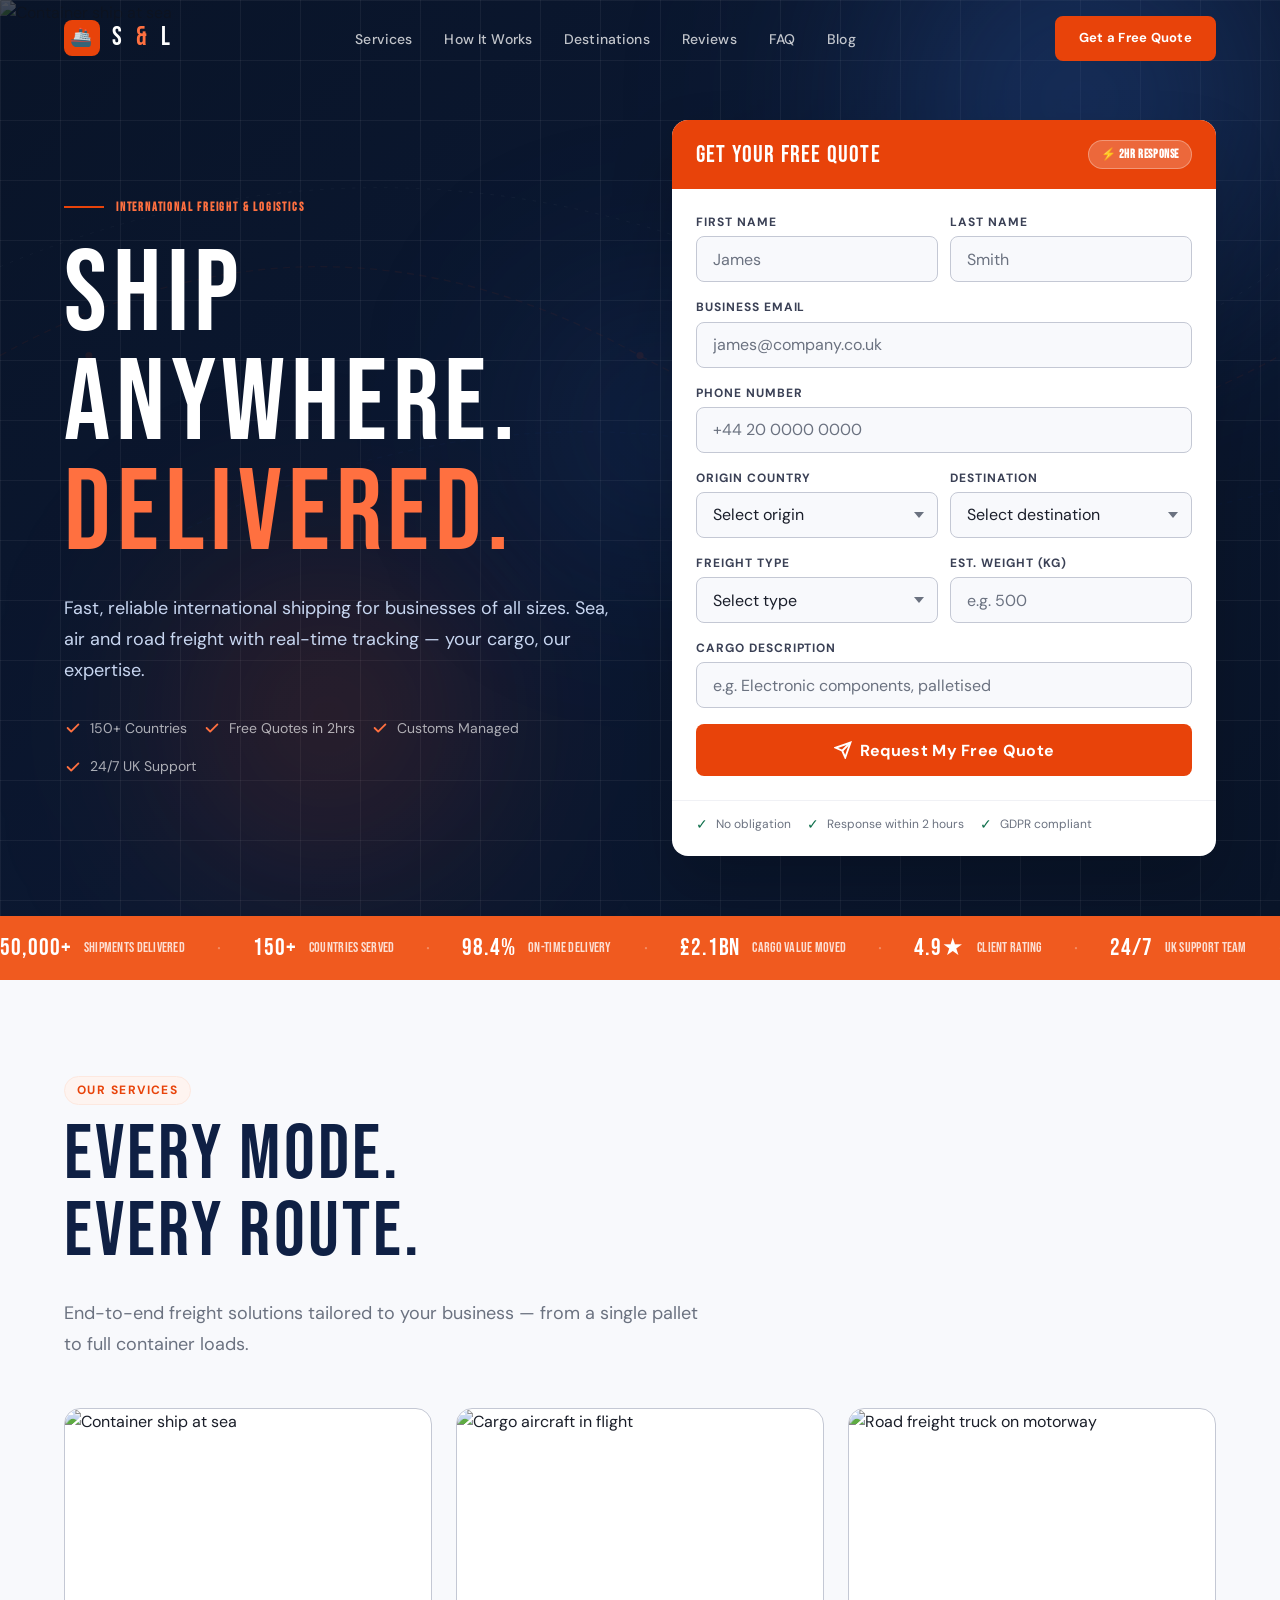
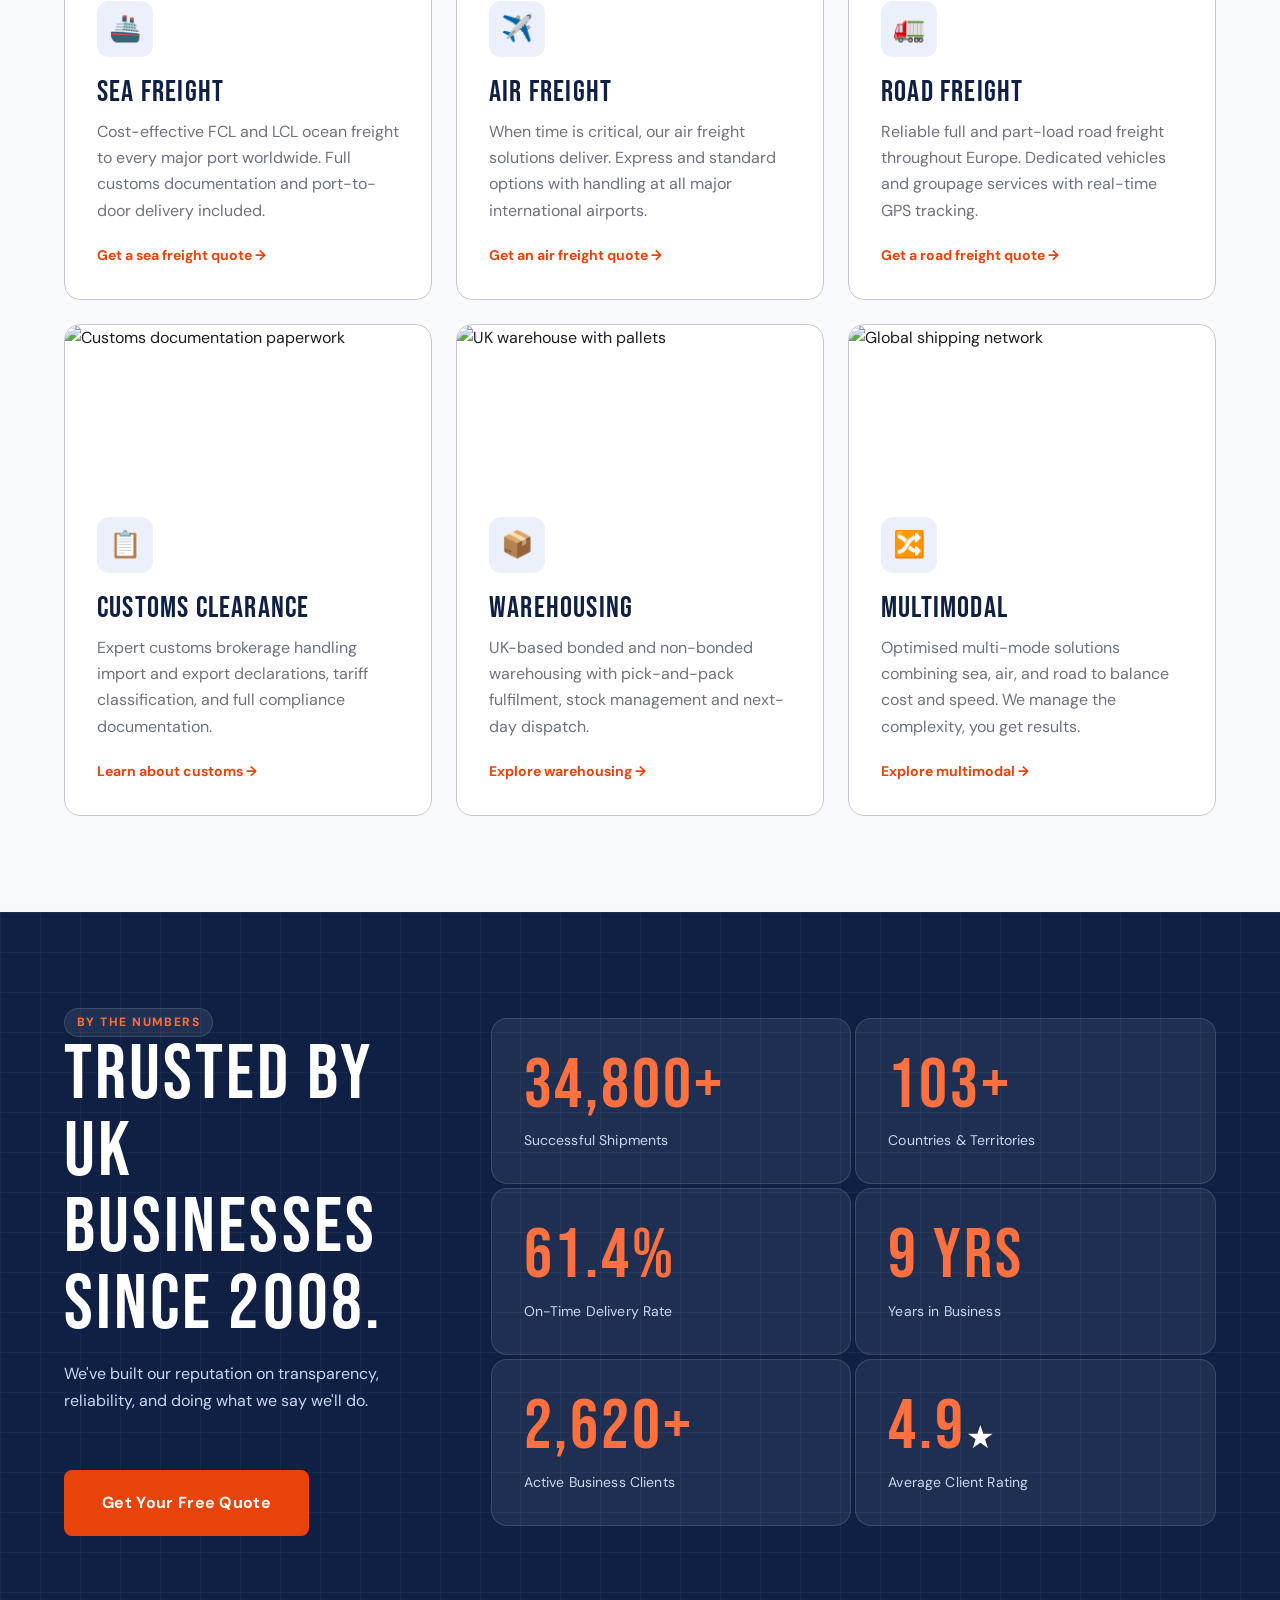
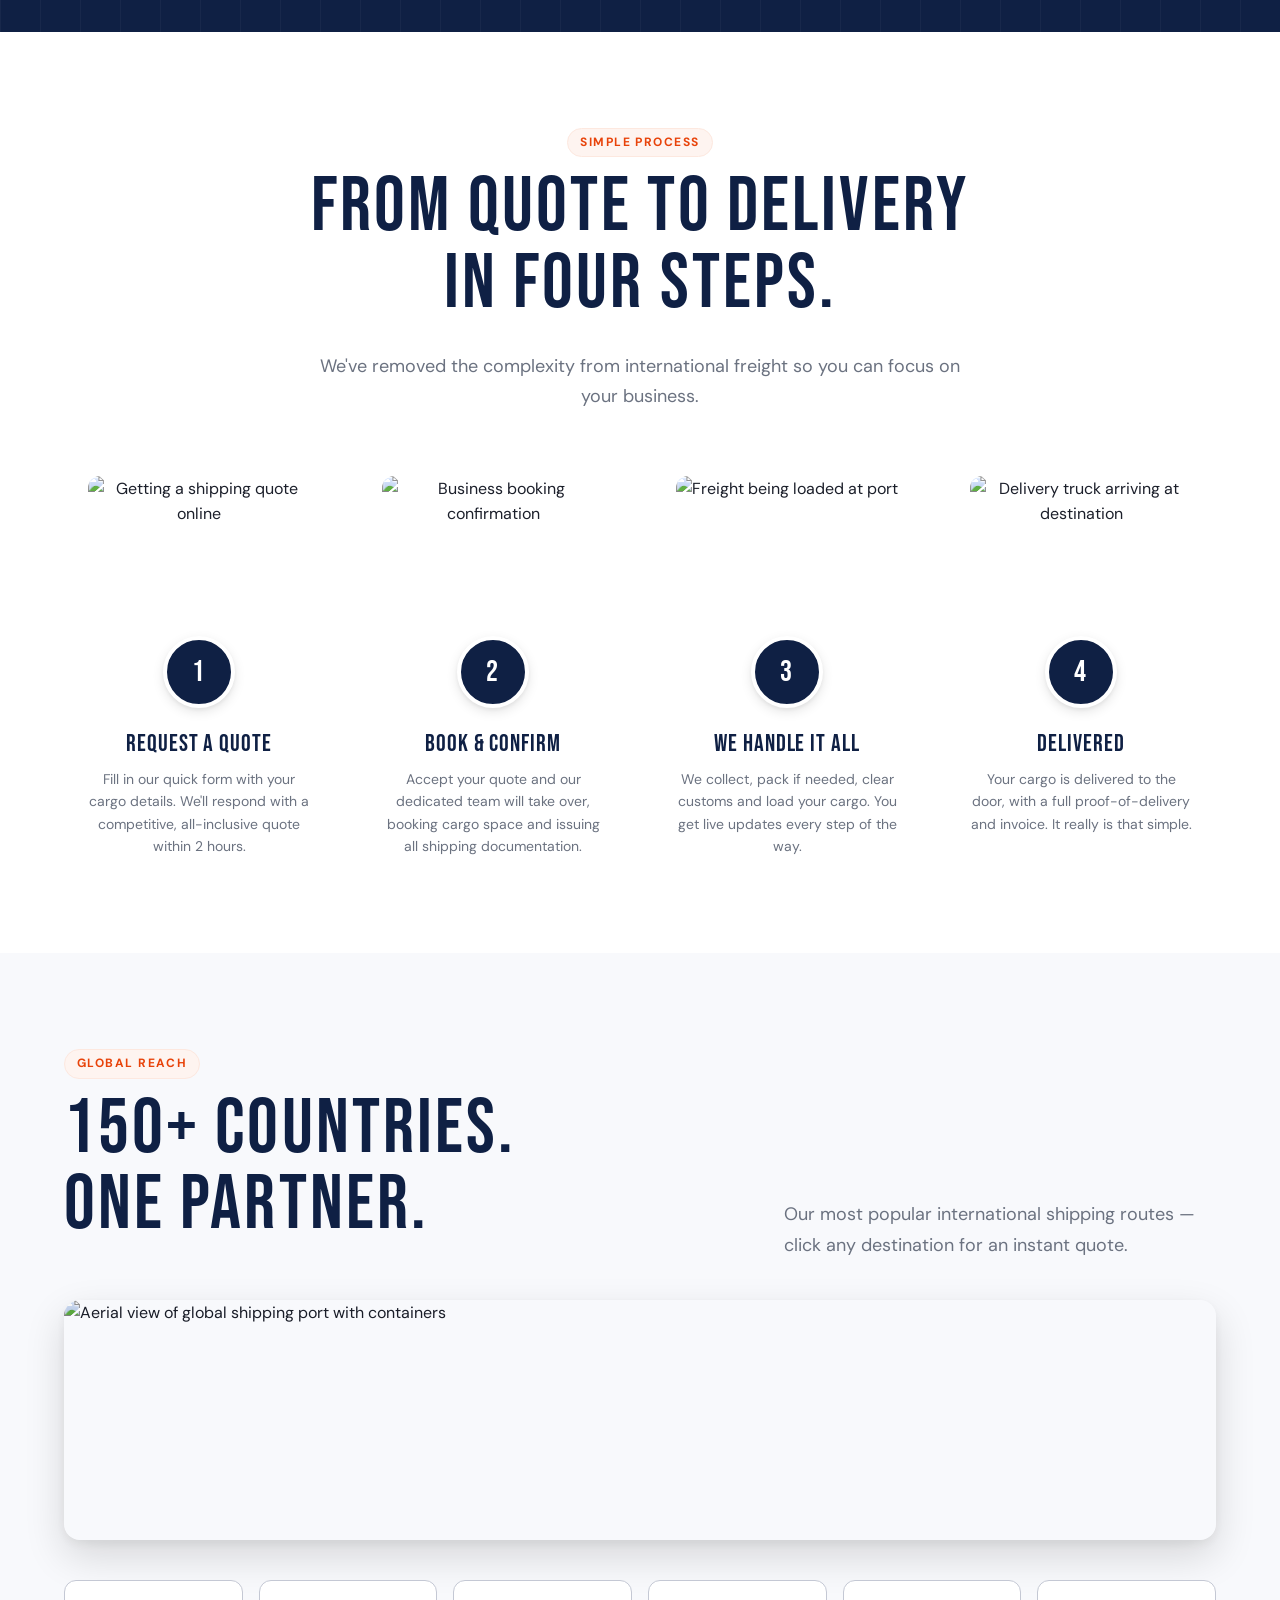
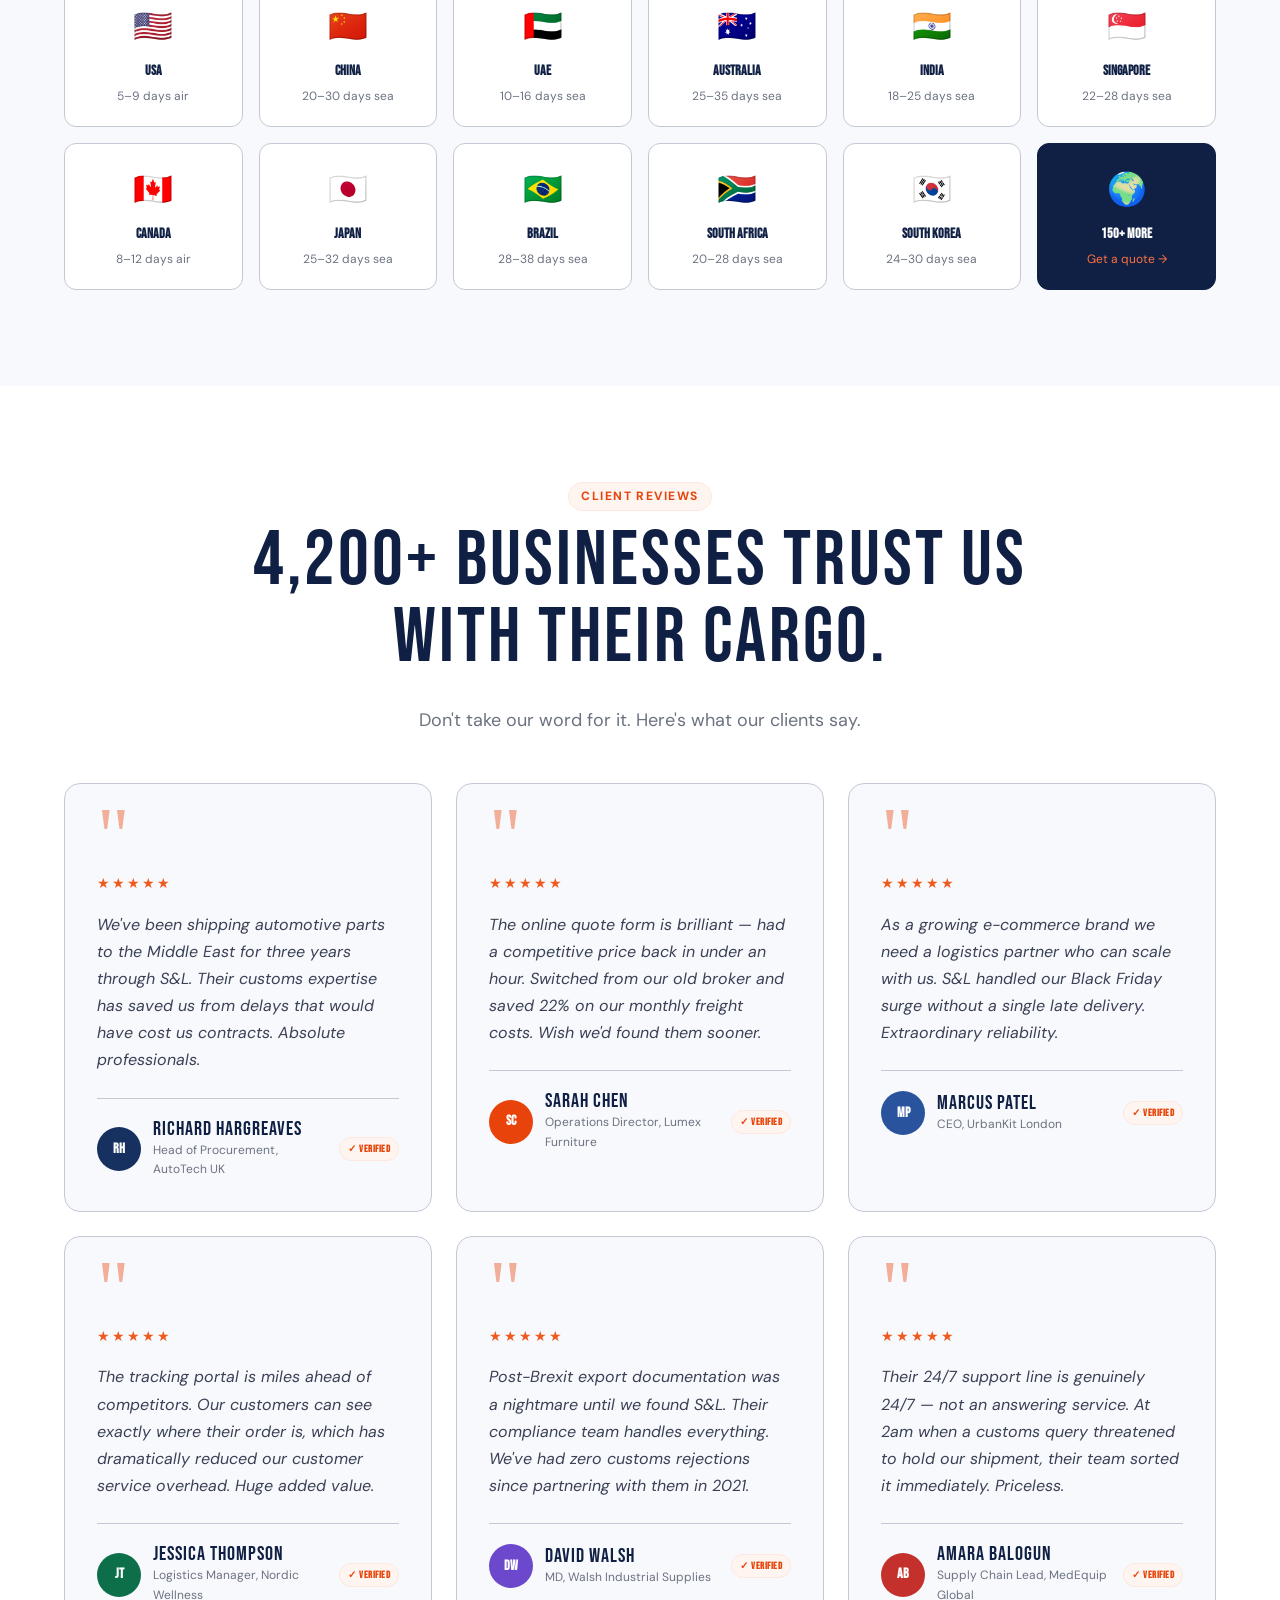
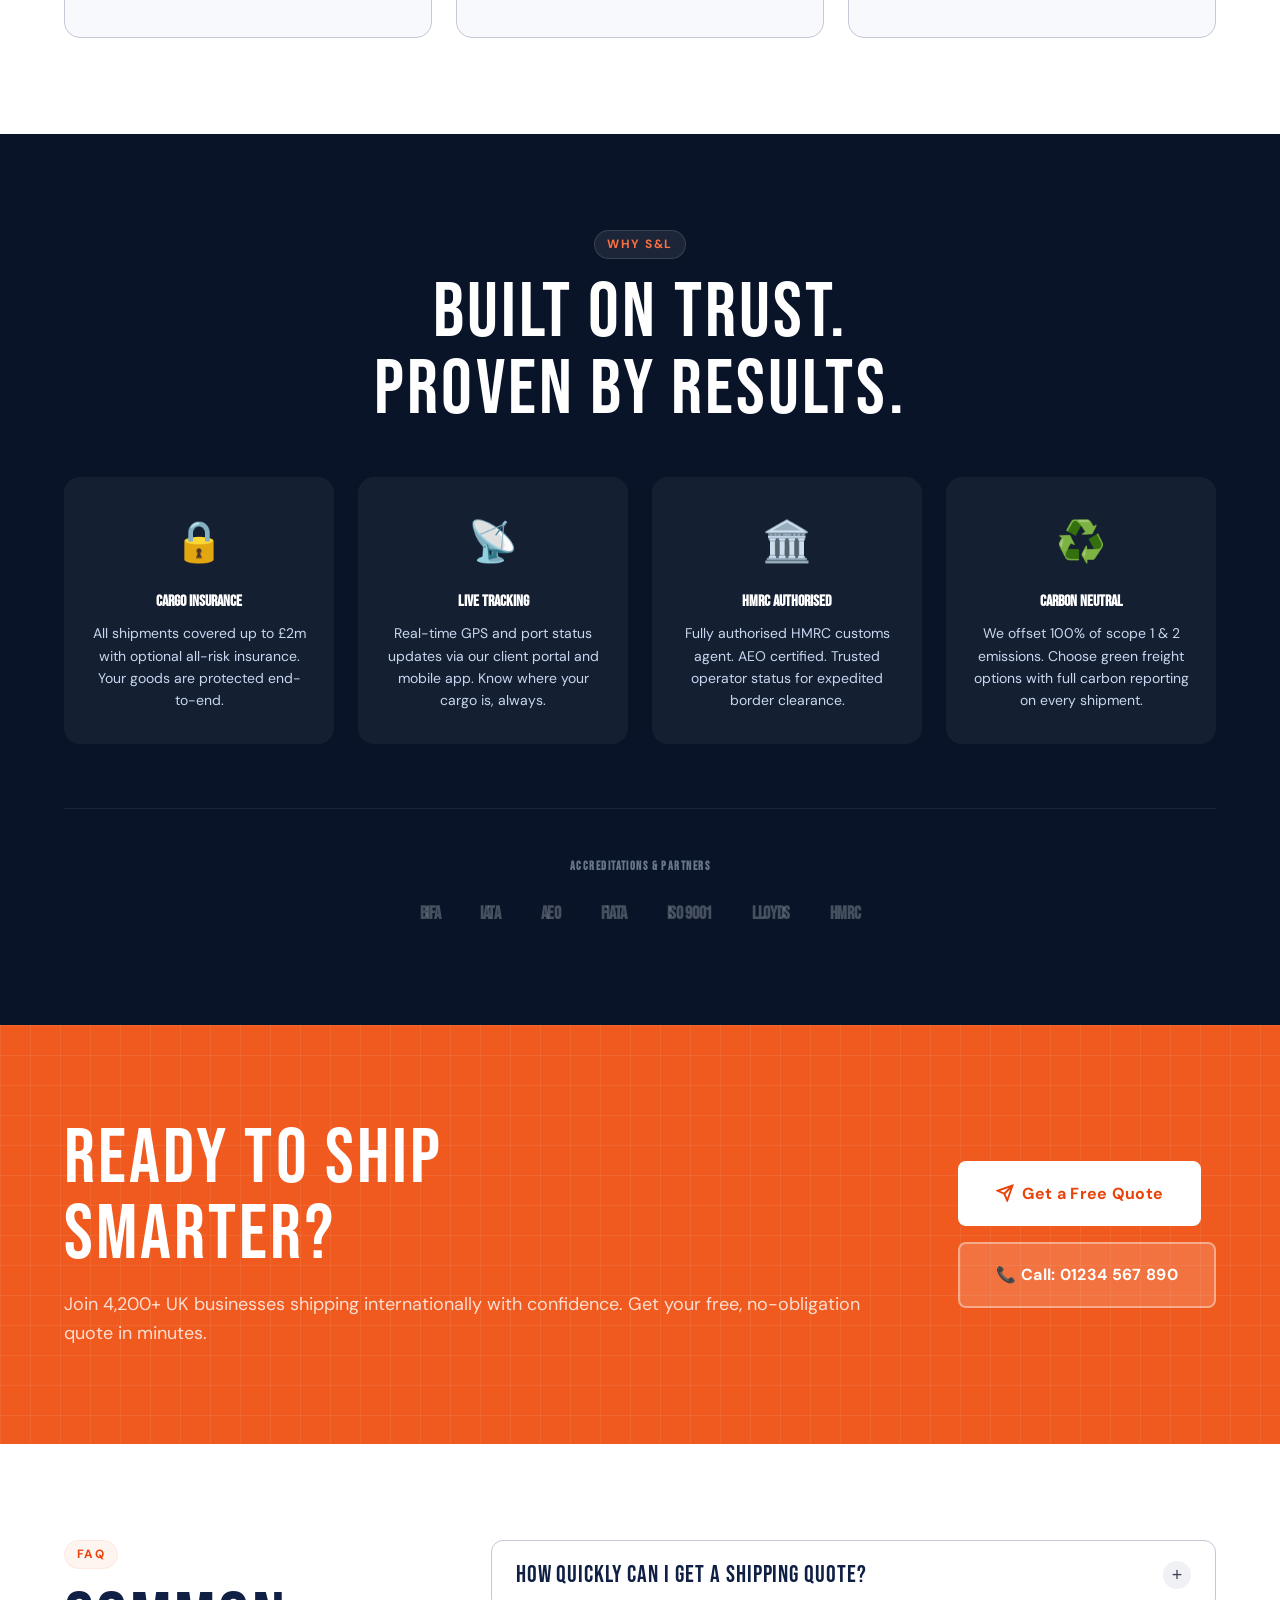
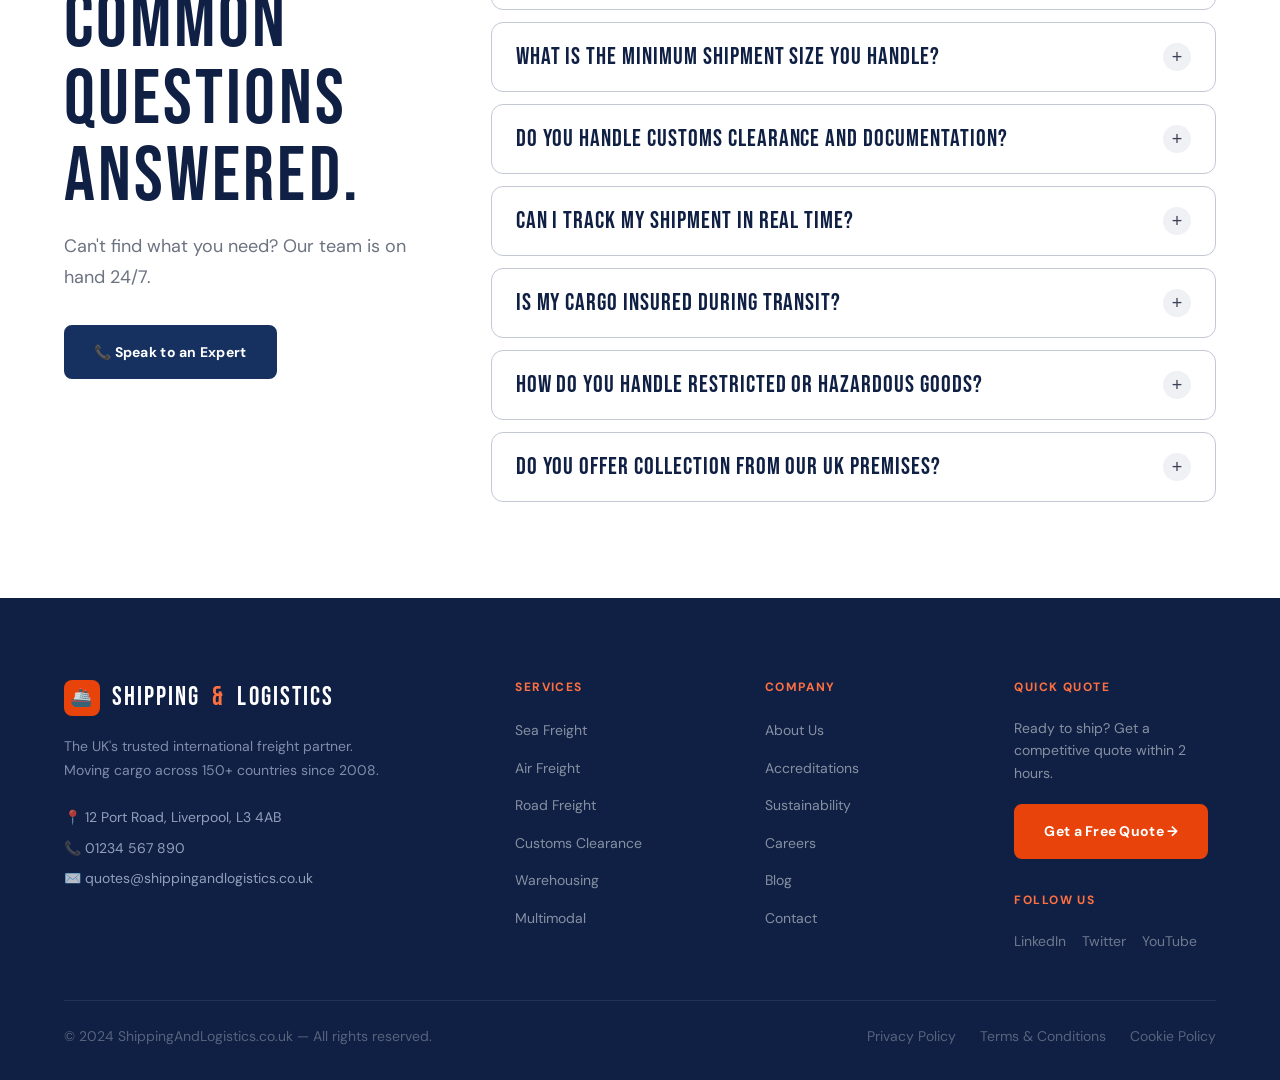
==== commit 31229a81: "Add SEO blog: 5 articles, blog index, nav + footer links - New /blog section with listing page and 5" ====
--- a/index.html
+++ b/index.html
@@ -1691,6 +1691,7 @@
         <li><a href="#destinations">Destinations</a></li>
         <li><a href="#testimonials">Reviews</a></li>
         <li><a href="#faq">FAQ</a></li>
+        <li><a href="blog/index.html">Blog</a></li>
       </ul>
       <div class="nav-cta">
         <a href="#quote" class="btn btn-primary" style="padding: 10px 22px; font-size: 0.8125rem;">Get a Free Quote</a>
@@ -1709,6 +1710,7 @@
   <a href="#how" onclick="closeMobileMenu()">How It Works</a>
   <a href="#destinations" onclick="closeMobileMenu()">Destinations</a>
   <a href="#testimonials" onclick="closeMobileMenu()">Reviews</a>
+  <a href="blog/index.html" onclick="closeMobileMenu()">Blog</a>
   <a href="#quote" onclick="closeMobileMenu()" style="color: var(--c-orange-400);">Get a Quote</a>
 </div>
 
@@ -2375,7 +2377,7 @@
           <li><a href="#">Accreditations</a></li>
           <li><a href="#">Sustainability</a></li>
           <li><a href="#">Careers</a></li>
-          <li><a href="#">News & Insights</a></li>
+          <li><a href="blog/index.html">Blog</a></li>
           <li><a href="#">Contact</a></li>
         </ul>
       </div>
